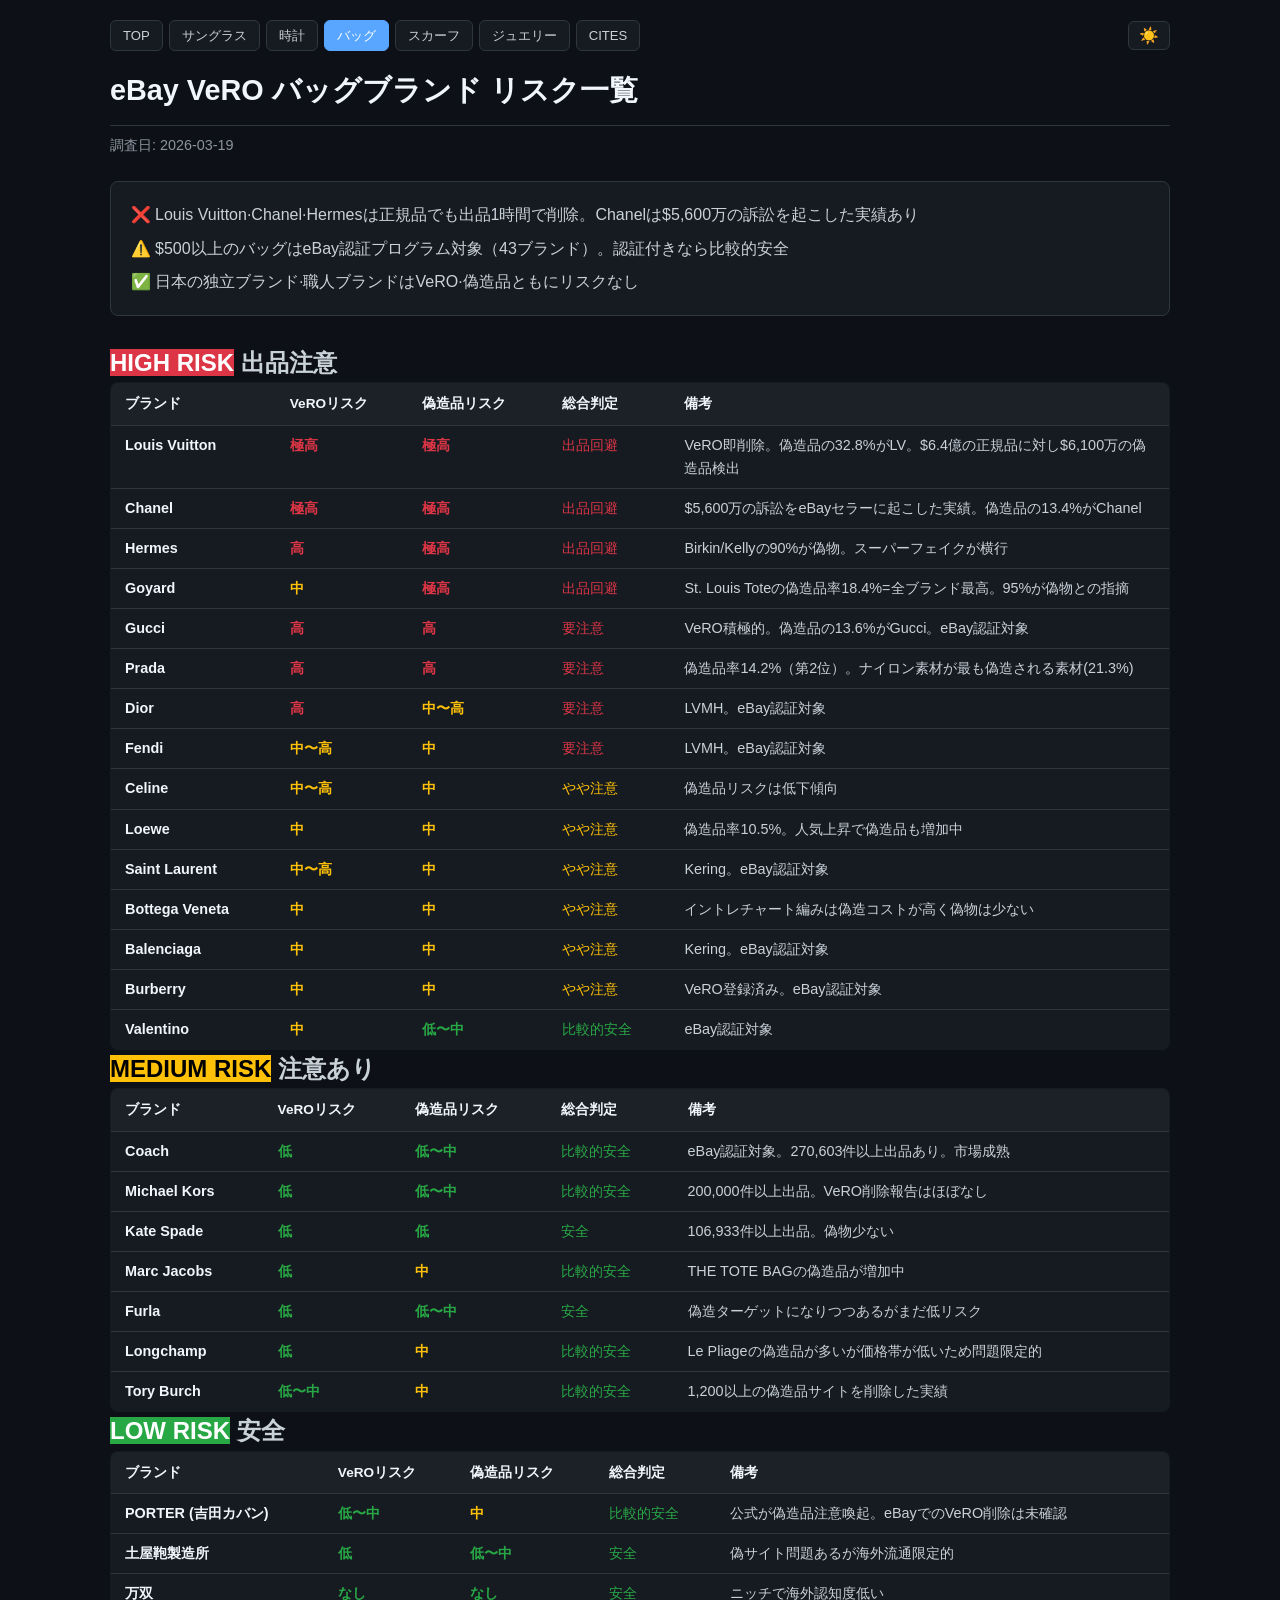
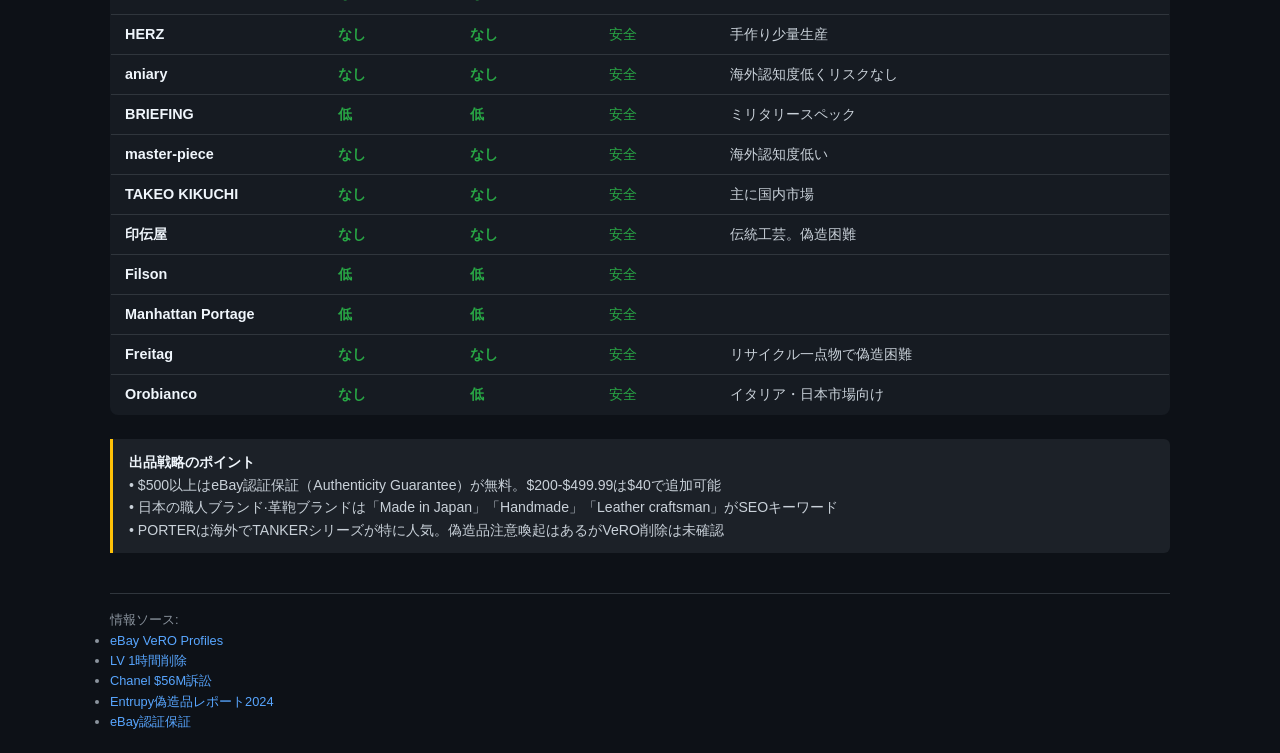
==== bags.html @ c38a733c "feat: CITES（ワシントン条約）規制ガイドページを追加 eBay真贋保証サービスからの公式通知に基づき、CITES規制対象素材の 出品禁止ガイドを独立タブとして追加。全ページのナビゲーションに" ====
<!DOCTYPE html>
<html lang="ja">
<head>
<meta charset="UTF-8">
<meta name="viewport" content="width=device-width, initial-scale=1.0">
<title>eBay VeRO バッグブランド リスク一覧</title>
<link rel="stylesheet" href="style.css">
<script src="theme.js"></script>
<style>
.risk-high { color: var(--red); font-weight: 700; }
.risk-mid  { color: var(--yellow); font-weight: 700; }
.risk-low  { color: var(--green); font-weight: 700; }
td.notes-col { max-width: 400px; }
</style>
</head>
<body>

<div class="topbar">
  <nav>
    <a href="index.html">TOP</a>
    <a href="sunglasses.html">サングラス</a>
    <a href="watches.html">時計</a>
    <a href="bags.html" class="active">バッグ</a>
    <a href="scarves.html">スカーフ</a>
    <a href="jewelry.html">ジュエリー</a>
    <a href="cites.html">CITES</a>
  </nav>
  <button class="theme-toggle" id="themeToggle"></button>
</div>

<h1>eBay VeRO バッグブランド リスク一覧</h1>
<p class="subtitle">調査日: 2026-03-19</p>

<div class="summary-box">
  <ul>
    <li class="danger">Louis Vuitton&middot;Chanel&middot;Hermesは正規品でも出品1時間で削除。Chanelは$5,600万の訴訟を起こした実績あり</li>
    <li class="warn">$500以上のバッグはeBay認証プログラム対象（43ブランド）。認証付きなら比較的安全</li>
    <li class="safe">日本の独立ブランド&middot;職人ブランドはVeRO&middot;偽造品ともにリスクなし</li>
  </ul>
</div>

<!-- 出品注意（赤） -->
<h2><span class="badge-high">HIGH RISK</span> 出品注意</h2>
<table>
  <thead>
    <tr><th>ブランド</th><th>VeROリスク</th><th>偽造品リスク</th><th>総合判定</th><th>備考</th></tr>
  </thead>
  <tbody>
    <tr>
      <td class="brand-name">Louis Vuitton</td>
      <td class="risk-high">極高</td>
      <td class="risk-high">極高</td>
      <td style="color:var(--red)">出品回避</td>
      <td class="notes-col">VeRO即削除。偽造品の32.8%がLV。$6.4億の正規品に対し$6,100万の偽造品検出</td>
    </tr>
    <tr>
      <td class="brand-name">Chanel</td>
      <td class="risk-high">極高</td>
      <td class="risk-high">極高</td>
      <td style="color:var(--red)">出品回避</td>
      <td class="notes-col">$5,600万の訴訟をeBayセラーに起こした実績。偽造品の13.4%がChanel</td>
    </tr>
    <tr>
      <td class="brand-name">Hermes</td>
      <td class="risk-high">高</td>
      <td class="risk-high">極高</td>
      <td style="color:var(--red)">出品回避</td>
      <td class="notes-col">Birkin/Kellyの90%が偽物。スーパーフェイクが横行</td>
    </tr>
    <tr>
      <td class="brand-name">Goyard</td>
      <td class="risk-mid">中</td>
      <td class="risk-high">極高</td>
      <td style="color:var(--red)">出品回避</td>
      <td class="notes-col">St. Louis Toteの偽造品率18.4%=全ブランド最高。95%が偽物との指摘</td>
    </tr>
    <tr>
      <td class="brand-name">Gucci</td>
      <td class="risk-high">高</td>
      <td class="risk-high">高</td>
      <td style="color:var(--red)">要注意</td>
      <td class="notes-col">VeRO積極的。偽造品の13.6%がGucci。eBay認証対象</td>
    </tr>
    <tr>
      <td class="brand-name">Prada</td>
      <td class="risk-high">高</td>
      <td class="risk-high">高</td>
      <td style="color:var(--red)">要注意</td>
      <td class="notes-col">偽造品率14.2%（第2位）。ナイロン素材が最も偽造される素材(21.3%)</td>
    </tr>
    <tr>
      <td class="brand-name">Dior</td>
      <td class="risk-high">高</td>
      <td class="risk-mid">中〜高</td>
      <td style="color:var(--red)">要注意</td>
      <td class="notes-col">LVMH。eBay認証対象</td>
    </tr>
    <tr>
      <td class="brand-name">Fendi</td>
      <td class="risk-mid">中〜高</td>
      <td class="risk-mid">中</td>
      <td style="color:var(--red)">要注意</td>
      <td class="notes-col">LVMH。eBay認証対象</td>
    </tr>
    <tr>
      <td class="brand-name">Celine</td>
      <td class="risk-mid">中〜高</td>
      <td class="risk-mid">中</td>
      <td style="color:var(--yellow)">やや注意</td>
      <td class="notes-col">偽造品リスクは低下傾向</td>
    </tr>
    <tr>
      <td class="brand-name">Loewe</td>
      <td class="risk-mid">中</td>
      <td class="risk-mid">中</td>
      <td style="color:var(--yellow)">やや注意</td>
      <td class="notes-col">偽造品率10.5%。人気上昇で偽造品も増加中</td>
    </tr>
    <tr>
      <td class="brand-name">Saint Laurent</td>
      <td class="risk-mid">中〜高</td>
      <td class="risk-mid">中</td>
      <td style="color:var(--yellow)">やや注意</td>
      <td class="notes-col">Kering。eBay認証対象</td>
    </tr>
    <tr>
      <td class="brand-name">Bottega Veneta</td>
      <td class="risk-mid">中</td>
      <td class="risk-mid">中</td>
      <td style="color:var(--yellow)">やや注意</td>
      <td class="notes-col">イントレチャート編みは偽造コストが高く偽物は少ない</td>
    </tr>
    <tr>
      <td class="brand-name">Balenciaga</td>
      <td class="risk-mid">中</td>
      <td class="risk-mid">中</td>
      <td style="color:var(--yellow)">やや注意</td>
      <td class="notes-col">Kering。eBay認証対象</td>
    </tr>
    <tr>
      <td class="brand-name">Burberry</td>
      <td class="risk-mid">中</td>
      <td class="risk-mid">中</td>
      <td style="color:var(--yellow)">やや注意</td>
      <td class="notes-col">VeRO登録済み。eBay認証対象</td>
    </tr>
    <tr>
      <td class="brand-name">Valentino</td>
      <td class="risk-mid">中</td>
      <td class="risk-low">低〜中</td>
      <td style="color:var(--green)">比較的安全</td>
      <td class="notes-col">eBay認証対象</td>
    </tr>
  </tbody>
</table>

<!-- 注意あり（黄） -->
<h2><span class="badge-mid">MEDIUM RISK</span> 注意あり</h2>
<table>
  <thead>
    <tr><th>ブランド</th><th>VeROリスク</th><th>偽造品リスク</th><th>総合判定</th><th>備考</th></tr>
  </thead>
  <tbody>
    <tr>
      <td class="brand-name">Coach</td>
      <td class="risk-low">低</td>
      <td class="risk-low">低〜中</td>
      <td style="color:var(--green)">比較的安全</td>
      <td class="notes-col">eBay認証対象。270,603件以上出品あり。市場成熟</td>
    </tr>
    <tr>
      <td class="brand-name">Michael Kors</td>
      <td class="risk-low">低</td>
      <td class="risk-low">低〜中</td>
      <td style="color:var(--green)">比較的安全</td>
      <td class="notes-col">200,000件以上出品。VeRO削除報告はほぼなし</td>
    </tr>
    <tr>
      <td class="brand-name">Kate Spade</td>
      <td class="risk-low">低</td>
      <td class="risk-low">低</td>
      <td style="color:var(--green)">安全</td>
      <td class="notes-col">106,933件以上出品。偽物少ない</td>
    </tr>
    <tr>
      <td class="brand-name">Marc Jacobs</td>
      <td class="risk-low">低</td>
      <td class="risk-mid">中</td>
      <td style="color:var(--green)">比較的安全</td>
      <td class="notes-col">THE TOTE BAGの偽造品が増加中</td>
    </tr>
    <tr>
      <td class="brand-name">Furla</td>
      <td class="risk-low">低</td>
      <td class="risk-low">低〜中</td>
      <td style="color:var(--green)">安全</td>
      <td class="notes-col">偽造ターゲットになりつつあるがまだ低リスク</td>
    </tr>
    <tr>
      <td class="brand-name">Longchamp</td>
      <td class="risk-low">低</td>
      <td class="risk-mid">中</td>
      <td style="color:var(--green)">比較的安全</td>
      <td class="notes-col">Le Pliageの偽造品が多いが価格帯が低いため問題限定的</td>
    </tr>
    <tr>
      <td class="brand-name">Tory Burch</td>
      <td class="risk-low">低〜中</td>
      <td class="risk-mid">中</td>
      <td style="color:var(--green)">比較的安全</td>
      <td class="notes-col">1,200以上の偽造品サイトを削除した実績</td>
    </tr>
  </tbody>
</table>

<!-- 安全（緑） -->
<h2><span class="badge-low">LOW RISK</span> 安全</h2>
<table>
  <thead>
    <tr><th>ブランド</th><th>VeROリスク</th><th>偽造品リスク</th><th>総合判定</th><th>備考</th></tr>
  </thead>
  <tbody>
    <tr>
      <td class="brand-name"><span class="flag-jp">PORTER (吉田カバン)</span></td>
      <td class="risk-low">低〜中</td>
      <td class="risk-mid">中</td>
      <td style="color:var(--green)">比較的安全</td>
      <td class="notes-col">公式が偽造品注意喚起。eBayでのVeRO削除は未確認</td>
    </tr>
    <tr>
      <td class="brand-name"><span class="flag-jp">土屋鞄製造所</span></td>
      <td class="risk-low">低</td>
      <td class="risk-low">低〜中</td>
      <td style="color:var(--green)">安全</td>
      <td class="notes-col">偽サイト問題あるが海外流通限定的</td>
    </tr>
    <tr>
      <td class="brand-name"><span class="flag-jp">万双</span></td>
      <td class="risk-low">なし</td>
      <td class="risk-low">なし</td>
      <td style="color:var(--green)">安全</td>
      <td class="notes-col">ニッチで海外認知度低い</td>
    </tr>
    <tr>
      <td class="brand-name"><span class="flag-jp">HERZ</span></td>
      <td class="risk-low">なし</td>
      <td class="risk-low">なし</td>
      <td style="color:var(--green)">安全</td>
      <td class="notes-col">手作り少量生産</td>
    </tr>
    <tr>
      <td class="brand-name"><span class="flag-jp">aniary</span></td>
      <td class="risk-low">なし</td>
      <td class="risk-low">なし</td>
      <td style="color:var(--green)">安全</td>
      <td class="notes-col">海外認知度低くリスクなし</td>
    </tr>
    <tr>
      <td class="brand-name"><span class="flag-jp">BRIEFING</span></td>
      <td class="risk-low">低</td>
      <td class="risk-low">低</td>
      <td style="color:var(--green)">安全</td>
      <td class="notes-col">ミリタリースペック</td>
    </tr>
    <tr>
      <td class="brand-name"><span class="flag-jp">master-piece</span></td>
      <td class="risk-low">なし</td>
      <td class="risk-low">なし</td>
      <td style="color:var(--green)">安全</td>
      <td class="notes-col">海外認知度低い</td>
    </tr>
    <tr>
      <td class="brand-name"><span class="flag-jp">TAKEO KIKUCHI</span></td>
      <td class="risk-low">なし</td>
      <td class="risk-low">なし</td>
      <td style="color:var(--green)">安全</td>
      <td class="notes-col">主に国内市場</td>
    </tr>
    <tr>
      <td class="brand-name"><span class="flag-jp">印伝屋</span></td>
      <td class="risk-low">なし</td>
      <td class="risk-low">なし</td>
      <td style="color:var(--green)">安全</td>
      <td class="notes-col">伝統工芸。偽造困難</td>
    </tr>
    <tr>
      <td class="brand-name"><span class="flag-us">Filson</span></td>
      <td class="risk-low">低</td>
      <td class="risk-low">低</td>
      <td style="color:var(--green)">安全</td>
      <td class="notes-col"></td>
    </tr>
    <tr>
      <td class="brand-name"><span class="flag-us">Manhattan Portage</span></td>
      <td class="risk-low">低</td>
      <td class="risk-low">低</td>
      <td style="color:var(--green)">安全</td>
      <td class="notes-col"></td>
    </tr>
    <tr>
      <td class="brand-name">Freitag</td>
      <td class="risk-low">なし</td>
      <td class="risk-low">なし</td>
      <td style="color:var(--green)">安全</td>
      <td class="notes-col">リサイクル一点物で偽造困難</td>
    </tr>
    <tr>
      <td class="brand-name">Orobianco</td>
      <td class="risk-low">なし</td>
      <td class="risk-low">低</td>
      <td style="color:var(--green)">安全</td>
      <td class="notes-col">イタリア・日本市場向け</td>
    </tr>
  </tbody>
</table>

<div class="note">
  <strong>出品戦略のポイント</strong><br>
  &bull; $500以上はeBay認証保証（Authenticity Guarantee）が無料。$200-$499.99は$40で追加可能<br>
  &bull; 日本の職人ブランド&middot;革鞄ブランドは「Made in Japan」「Handmade」「Leather craftsman」がSEOキーワード<br>
  &bull; PORTERは海外でTANKERシリーズが特に人気。偽造品注意喚起はあるがVeRO削除は未確認
</div>

<footer>
  <p>情報ソース:</p>
  <ul>
    <li><a href="https://www.ebay.com/sellercenter/ebay-for-business/verified-rights-owner-program">eBay VeRO Profiles</a></li>
    <li><a href="https://community.ebay.com/t5/Handbags/Authentic-Louis-Vuitton-Handbags-listing-removed-1-hour-after/td-p/32504126">LV 1時間削除</a></li>
    <li><a href="https://eseller365.com/chanel-files-56-million-trademark-suit-ebay-seller/">Chanel $56M訴訟</a></li>
    <li><a href="https://www.entrupy.com/report/state-of-the-fake-report-2024/">Entrupy偽造品レポート2024</a></li>
    <li><a href="https://www.ebay.com/authenticity-guarantee/handbags">eBay認証保証</a></li>
  </ul>
</footer>

</body>
</html>
---- style.css ----
:root {
  --red: #dc3545;
  --yellow: #ffc107;
  --green: #28a745;
  --bg: #0d1117;
  --card: #161b22;
  --card-hover: #1c2128;
  --border: #30363d;
  --text: #c9d1d9;
  --heading: #f0f6fc;
  --muted: #8b949e;
  --link: #58a6ff;
  --th-bg: #1c2128;
}
[data-theme="light"] {
  --bg: #ffffff;
  --card: #f6f8fa;
  --card-hover: #eef1f5;
  --border: #d0d7de;
  --text: #1f2328;
  --heading: #1f2328;
  --muted: #656d76;
  --link: #0969da;
  --th-bg: #eef1f5;
}
* { margin: 0; padding: 0; box-sizing: border-box; }
body {
  font-family: -apple-system, BlinkMacSystemFont, 'Segoe UI', Helvetica, Arial, sans-serif;
  background: var(--bg);
  color: var(--text);
  line-height: 1.6;
  padding: 20px;
  max-width: 1100px;
  margin: 0 auto;
  transition: background 0.3s, color 0.3s;
}
/* --- Top bar --- */
.topbar {
  display: flex;
  justify-content: space-between;
  align-items: center;
  margin-bottom: 16px;
}
.topbar nav { display: flex; gap: 6px; flex-wrap: wrap; }
.topbar nav a {
  display: inline-block;
  padding: 4px 12px;
  border-radius: 6px;
  font-size: 0.82em;
  text-decoration: none;
  color: var(--text);
  background: var(--card);
  border: 1px solid var(--border);
  transition: background 0.2s;
}
.topbar nav a:hover, .topbar nav a.active {
  background: var(--link);
  color: #fff;
  border-color: var(--link);
}
.theme-toggle {
  background: var(--card);
  border: 1px solid var(--border);
  color: var(--text);
  padding: 4px 10px;
  border-radius: 6px;
  cursor: pointer;
  font-size: 1em;
  transition: background 0.2s;
}
.theme-toggle:hover { background: var(--card-hover); }

/* --- Headings --- */
h1 {
  color: var(--heading);
  font-size: 1.8em;
  margin-bottom: 8px;
  border-bottom: 1px solid var(--border);
  padding-bottom: 12px;
}
.subtitle {
  color: var(--muted);
  font-size: 0.9em;
  margin-bottom: 24px;
}

/* --- Summary box --- */
.summary-box {
  background: var(--card);
  border: 1px solid var(--border);
  border-radius: 8px;
  padding: 16px 20px;
  margin-bottom: 28px;
}
.summary-box h2 {
  color: var(--heading);
  font-size: 1.1em;
  margin-bottom: 10px;
}
.summary-box ul { list-style: none; padding: 0; }
.summary-box li { padding: 4px 0 4px 24px; position: relative; }
.summary-box li::before { position: absolute; left: 0; }
.summary-box li.safe::before   { content: "\2705"; }
.summary-box li.warn::before   { content: "\26A0\FE0F"; }
.summary-box li.danger::before { content: "\274C"; }

/* --- Section --- */
.section { margin-bottom: 32px; }
.section-header {
  display: flex;
  align-items: center;
  gap: 10px;
  margin-bottom: 12px;
}
.section-header h2 { color: var(--heading); font-size: 1.2em; }
.badge {
  display: inline-block;
  padding: 2px 10px;
  border-radius: 12px;
  font-size: 0.75em;
  font-weight: 600;
  text-transform: uppercase;
}
.badge-high { background: var(--red); color: #fff; }
.badge-mid  { background: var(--yellow); color: #000; }
.badge-low  { background: var(--green); color: #fff; }

/* --- Table --- */
table {
  width: 100%;
  border-collapse: collapse;
  background: var(--card);
  border: 1px solid var(--border);
  border-radius: 8px;
  overflow: hidden;
}
thead th {
  background: var(--th-bg);
  color: var(--heading);
  font-size: 0.85em;
  text-align: left;
  padding: 10px 14px;
  border-bottom: 1px solid var(--border);
}
tbody td {
  padding: 8px 14px;
  border-bottom: 1px solid var(--border);
  font-size: 0.9em;
  vertical-align: top;
}
tbody tr:last-child td { border-bottom: none; }
tbody tr:hover { background: var(--card-hover); }
.brand-name { font-weight: 600; color: var(--heading); white-space: nowrap; }
.group-tag {
  display: inline-block;
  padding: 1px 6px;
  border-radius: 4px;
  font-size: 0.78em;
  background: var(--border);
  color: var(--muted);
  white-space: nowrap;
}

/* --- Note --- */
.note {
  background: var(--card-hover);
  border-left: 3px solid var(--yellow);
  padding: 12px 16px;
  margin-top: 24px;
  border-radius: 0 6px 6px 0;
  font-size: 0.88em;
}
.note strong { color: var(--heading); }

/* --- Footer --- */
footer {
  margin-top: 40px;
  padding-top: 16px;
  border-top: 1px solid var(--border);
  color: var(--muted);
  font-size: 0.8em;
}
footer a { color: var(--link); text-decoration: none; }
footer a:hover { text-decoration: underline; }

/* --- Index cards --- */
.card-grid {
  display: grid;
  grid-template-columns: repeat(auto-fill, minmax(240px, 1fr));
  gap: 16px;
  margin: 24px 0;
}
.card-link {
  display: block;
  text-decoration: none;
  color: var(--text);
  background: var(--card);
  border: 1px solid var(--border);
  border-radius: 10px;
  padding: 20px;
  transition: transform 0.15s, box-shadow 0.15s;
}
.card-link:hover {
  transform: translateY(-3px);
  box-shadow: 0 4px 16px rgba(0,0,0,0.3);
}
.card-link .card-icon { font-size: 2em; margin-bottom: 8px; }
.card-link .card-title { font-size: 1.1em; font-weight: 600; color: var(--heading); }
.card-link .card-desc { font-size: 0.85em; color: var(--muted); margin-top: 4px; }

@media (max-width: 700px) {
  body { padding: 12px; }
  h1 { font-size: 1.3em; }
  table { font-size: 0.85em; }
  thead th, tbody td { padding: 6px 8px; }
  .topbar { flex-direction: column; gap: 10px; align-items: flex-start; }
}
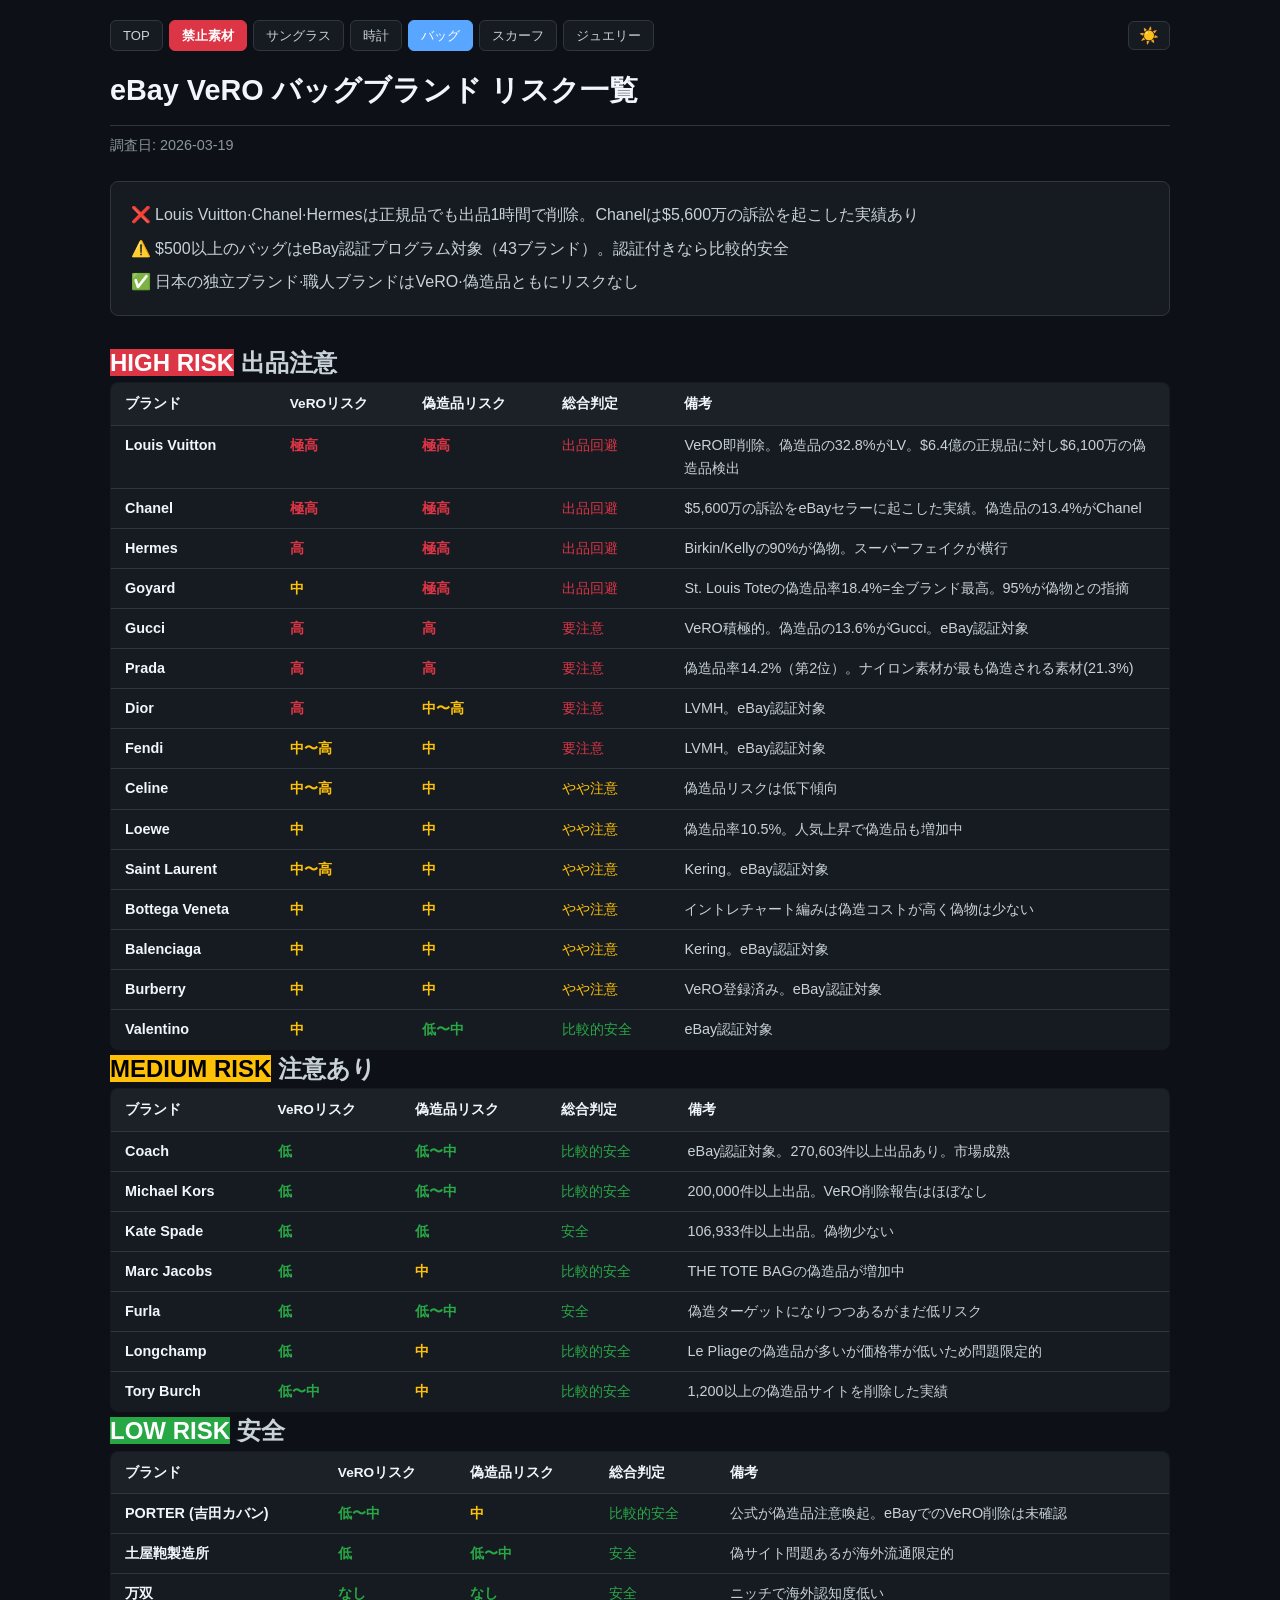
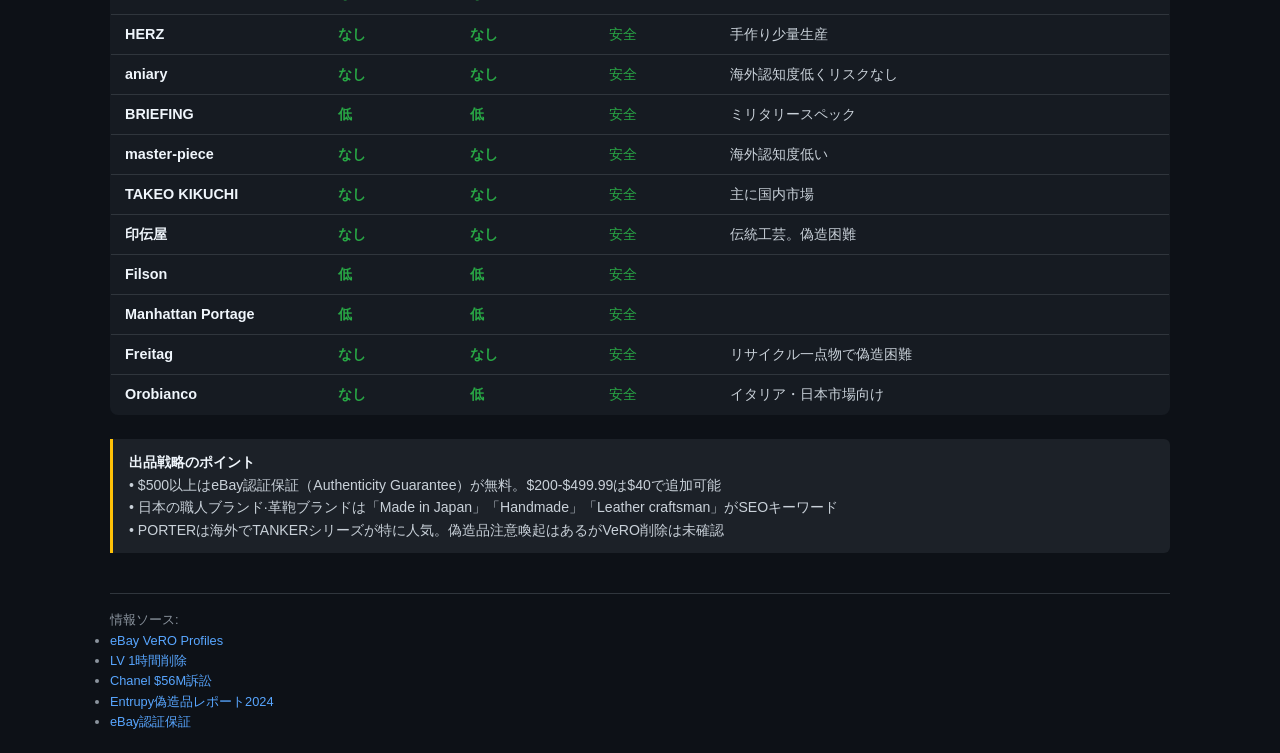
==== commit 1547cf61: "feat: CITESタブを「禁止素材」に改名、TOPの次に配置、赤点滅アニメーション追加 わかりやすい表現に変更し、目立つ位置・見た目で注意を促す" ====
--- a/bags.html
+++ b/bags.html
@@ -18,12 +18,12 @@
 <div class="topbar">
   <nav>
     <a href="index.html">TOP</a>
+    <a href="cites.html" class="nav-cites">禁止素材</a>
     <a href="sunglasses.html">サングラス</a>
     <a href="watches.html">時計</a>
     <a href="bags.html" class="active">バッグ</a>
     <a href="scarves.html">スカーフ</a>
     <a href="jewelry.html">ジュエリー</a>
-    <a href="cites.html">CITES</a>
   </nav>
   <button class="theme-toggle" id="themeToggle"></button>
 </div>
--- a/style.css
+++ b/style.css
@@ -58,6 +58,22 @@
   color: #fff;
   border-color: var(--link);
 }
+.topbar nav a.nav-cites {
+  background: var(--red);
+  color: #fff;
+  border-color: var(--red);
+  font-weight: 700;
+  animation: cites-blink 1.5s ease-in-out infinite;
+}
+.topbar nav a.nav-cites:hover {
+  animation: none;
+  background: #a71d2a;
+  border-color: #a71d2a;
+}
+@keyframes cites-blink {
+  0%, 100% { opacity: 1; }
+  50% { opacity: 0.4; }
+}
 .theme-toggle {
   background: var(--card);
   border: 1px solid var(--border);
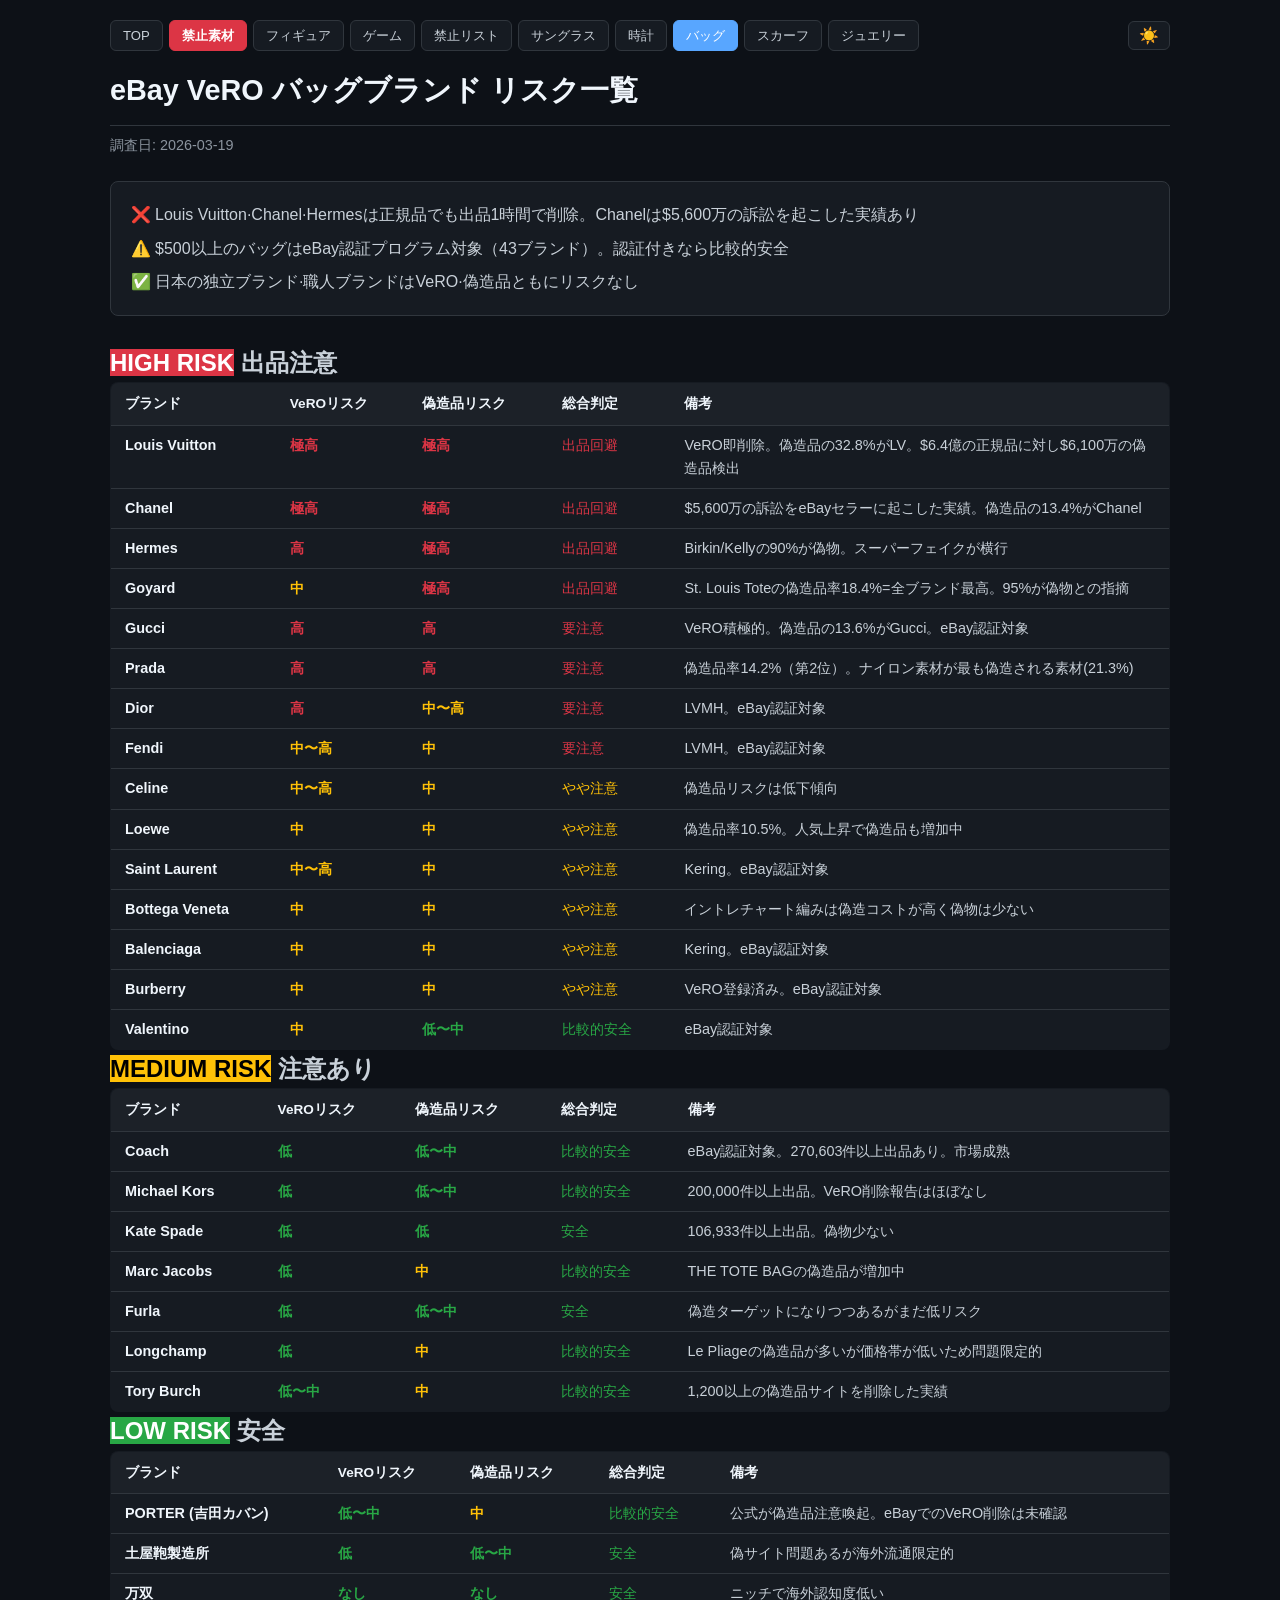
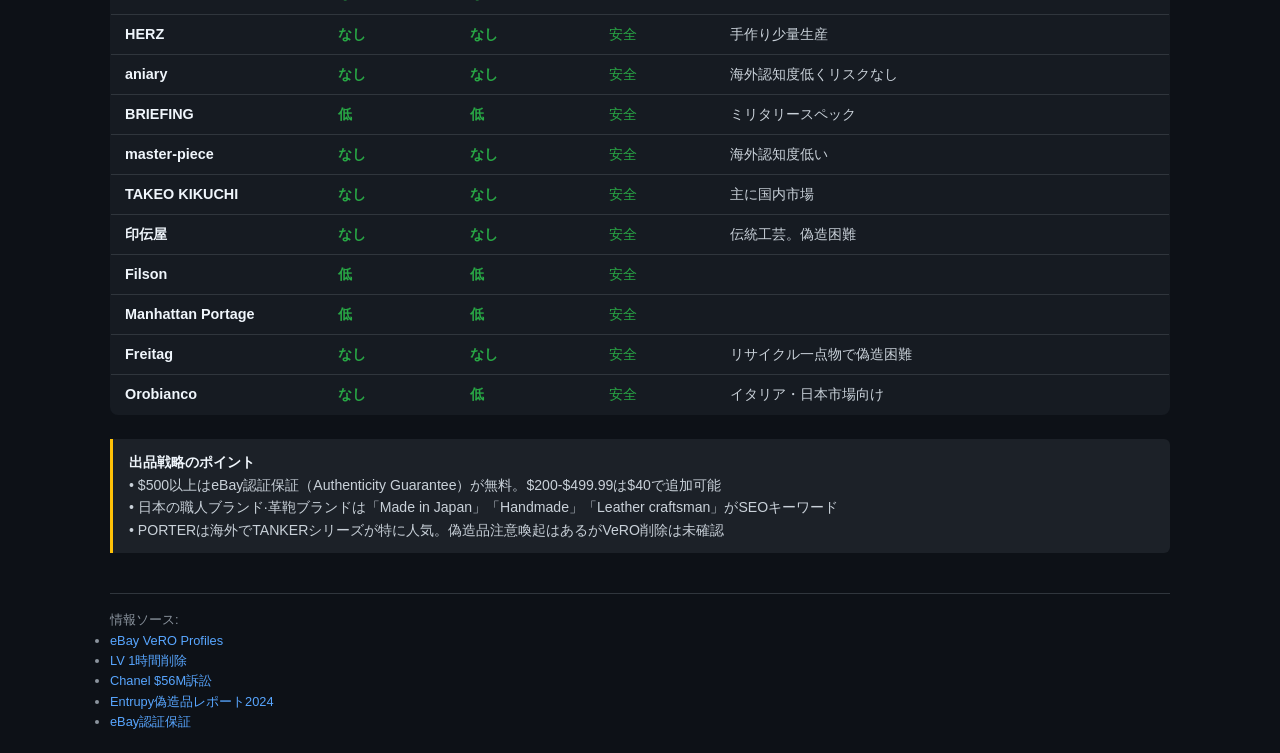
==== commit 24422ccd: "feat: フィギュア・ゲーム・禁止リストの3タブを追加 - フィギュア: パテントトロール訴訟の仕組み・対象キャラクター・対策 - ゲーム: 訴訟対象ゲームIP・VeRO・日本版販売の注意点 - 禁" ====
--- a/bags.html
+++ b/bags.html
@@ -19,6 +19,9 @@
   <nav>
     <a href="index.html">TOP</a>
     <a href="cites.html" class="nav-cites">禁止素材</a>
+    <a href="figures.html">フィギュア</a>
+    <a href="games.html">ゲーム</a>
+    <a href="prohibited.html">禁止リスト</a>
     <a href="sunglasses.html">サングラス</a>
     <a href="watches.html">時計</a>
     <a href="bags.html" class="active">バッグ</a>
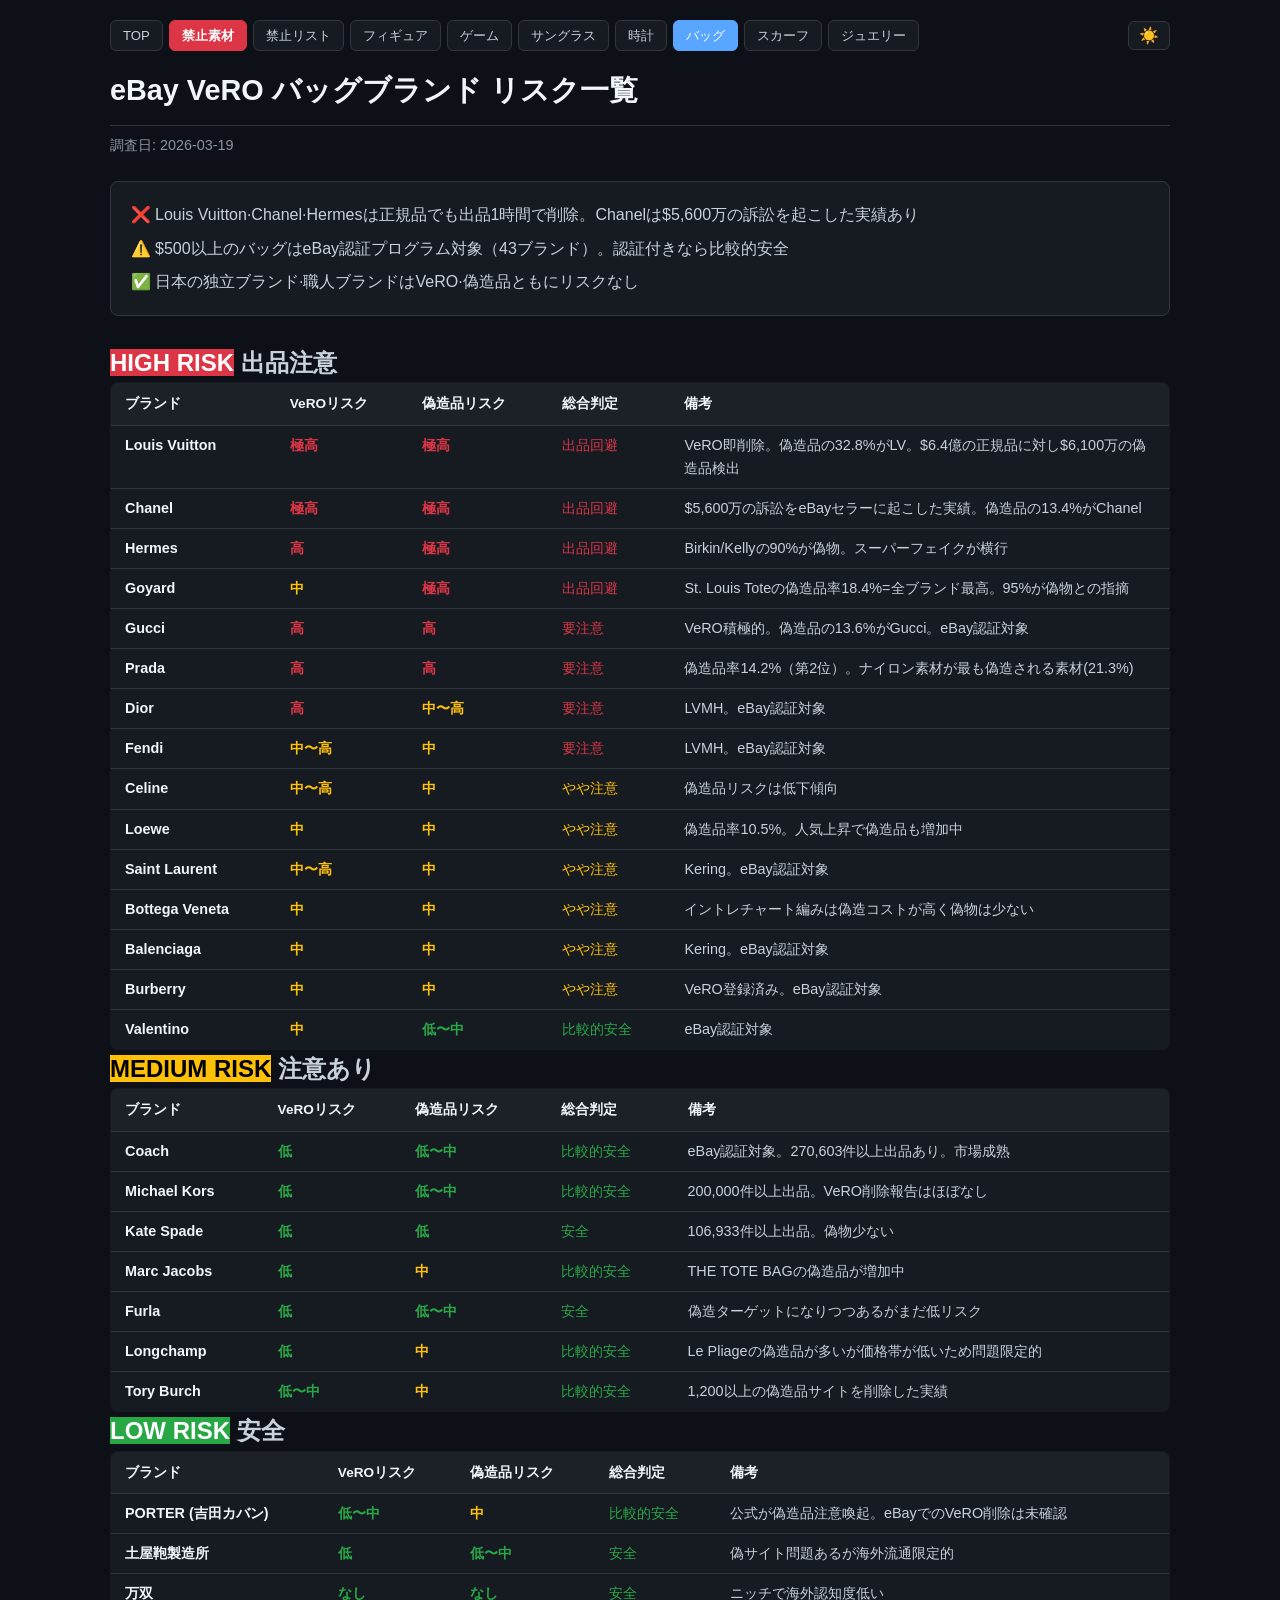
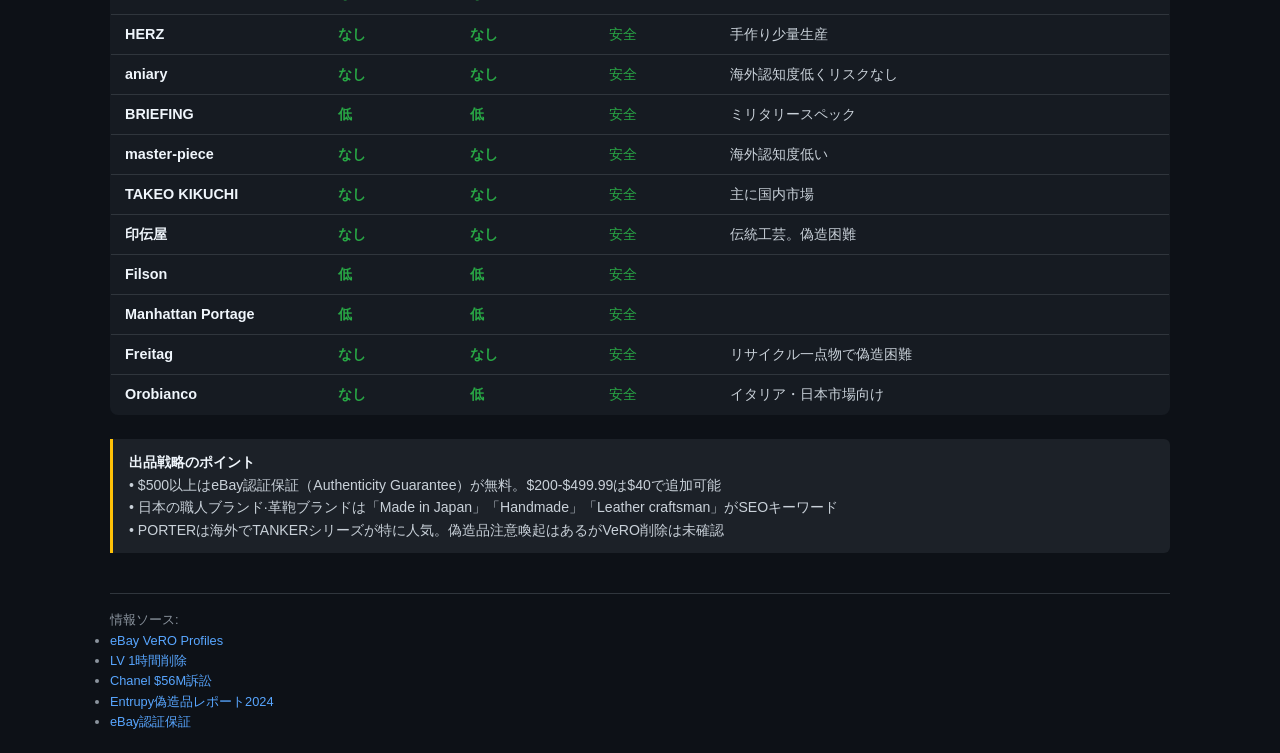
==== commit fb8fa931: "fix: ナビゲーション順序変更（禁止素材の次に禁止リストを配置）" ====
--- a/bags.html
+++ b/bags.html
@@ -19,9 +19,9 @@
   <nav>
     <a href="index.html">TOP</a>
     <a href="cites.html" class="nav-cites">禁止素材</a>
+    <a href="prohibited.html">禁止リスト</a>
     <a href="figures.html">フィギュア</a>
     <a href="games.html">ゲーム</a>
-    <a href="prohibited.html">禁止リスト</a>
     <a href="sunglasses.html">サングラス</a>
     <a href="watches.html">時計</a>
     <a href="bags.html" class="active">バッグ</a>
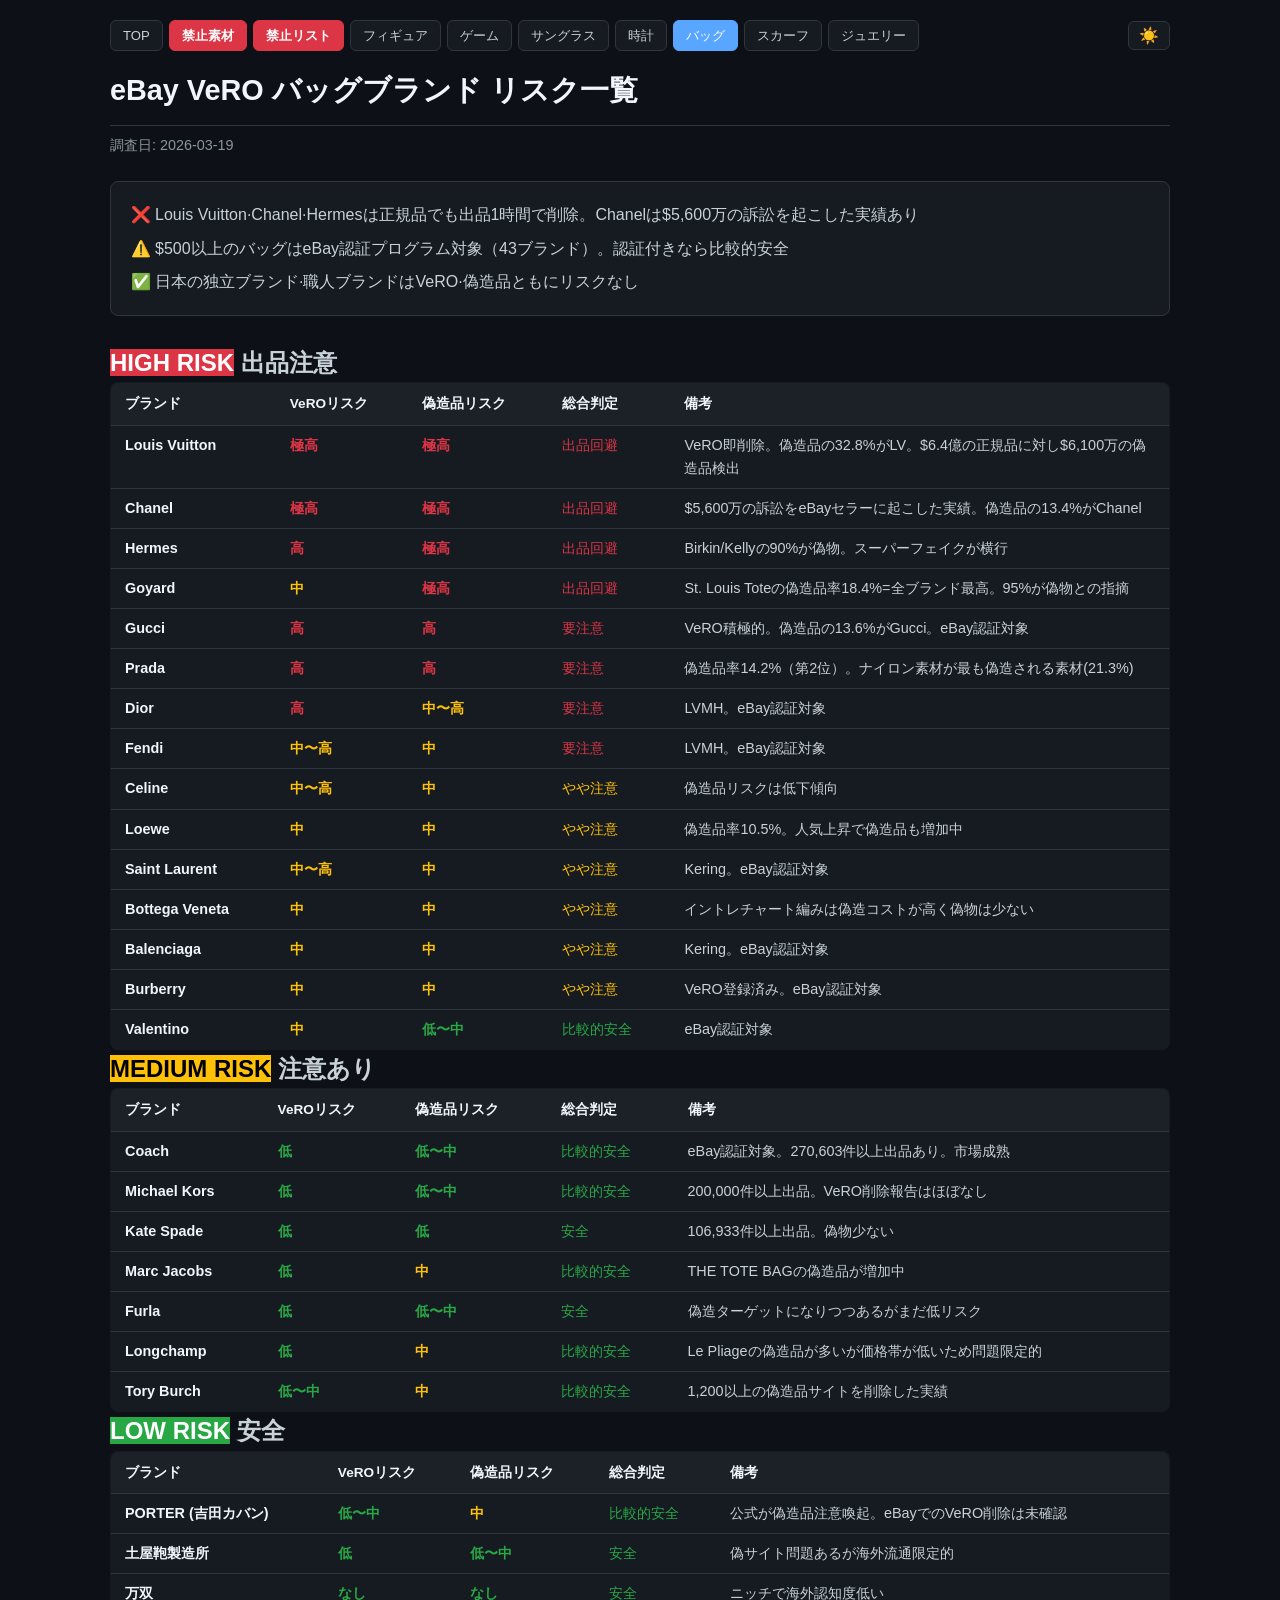
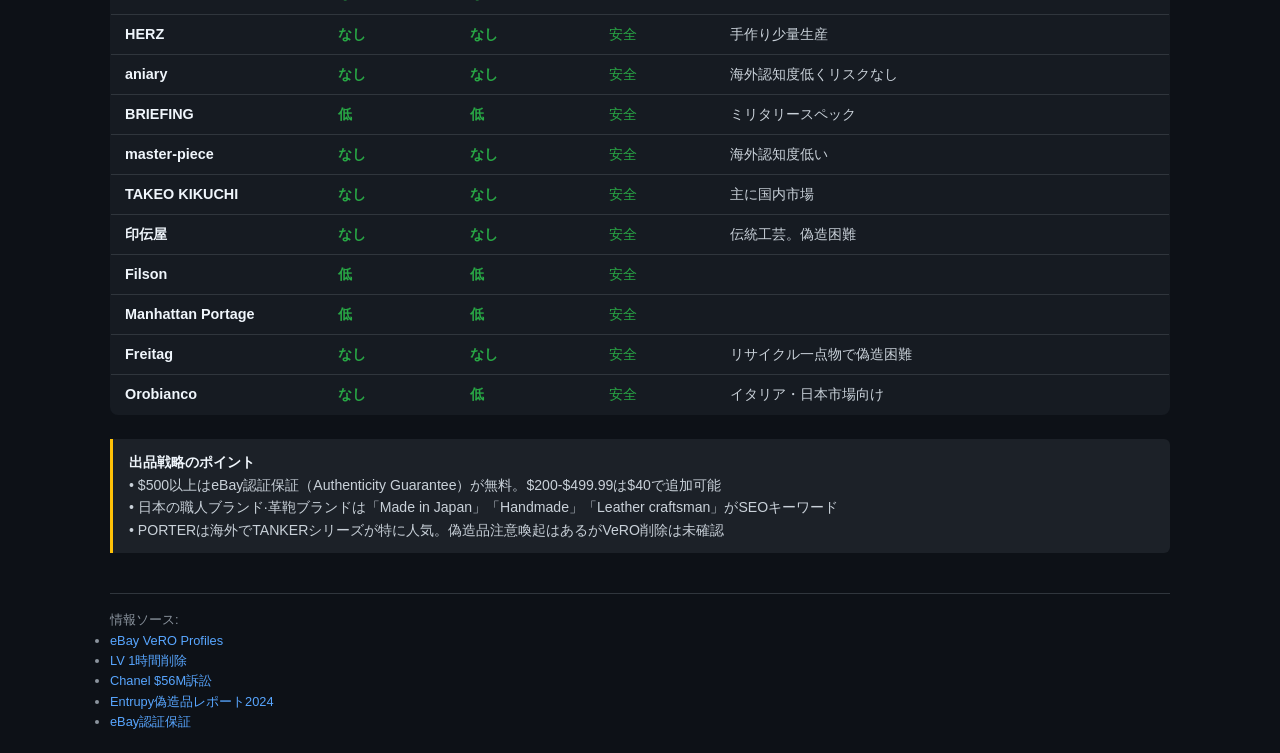
==== commit bf88f096: "feat: 禁止リストボタンにも赤点滅アニメーションを追加" ====
--- a/bags.html
+++ b/bags.html
@@ -19,7 +19,7 @@
   <nav>
     <a href="index.html">TOP</a>
     <a href="cites.html" class="nav-cites">禁止素材</a>
-    <a href="prohibited.html">禁止リスト</a>
+    <a href="prohibited.html" class="nav-prohibited">禁止リスト</a>
     <a href="figures.html">フィギュア</a>
     <a href="games.html">ゲーム</a>
     <a href="sunglasses.html">サングラス</a>
--- a/style.css
+++ b/style.css
@@ -70,6 +70,18 @@
   background: #a71d2a;
   border-color: #a71d2a;
 }
+.topbar nav a.nav-prohibited {
+  background: var(--red);
+  color: #fff;
+  border-color: var(--red);
+  font-weight: 700;
+  animation: cites-blink 1.5s ease-in-out infinite;
+}
+.topbar nav a.nav-prohibited:hover {
+  animation: none;
+  background: #a71d2a;
+  border-color: #a71d2a;
+}
 @keyframes cites-blink {
   0%, 100% { opacity: 1; }
   50% { opacity: 0.4; }
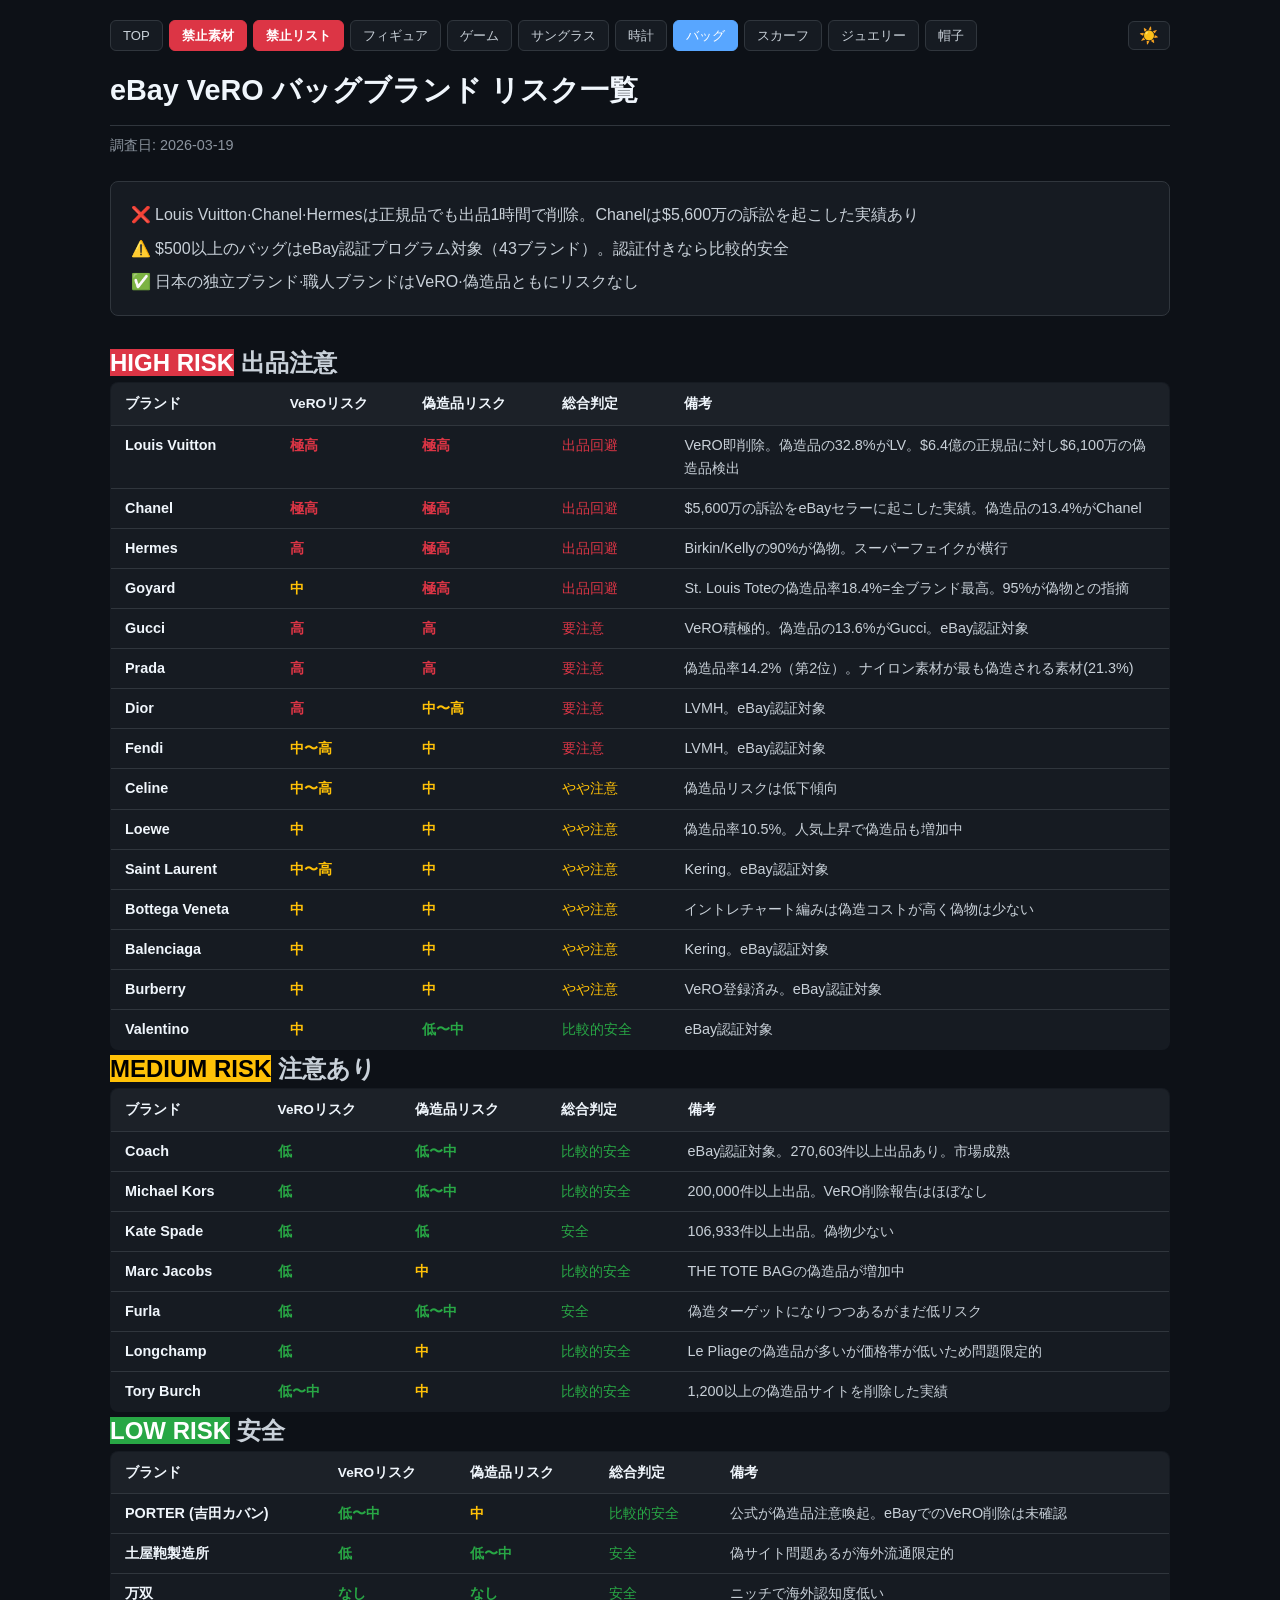
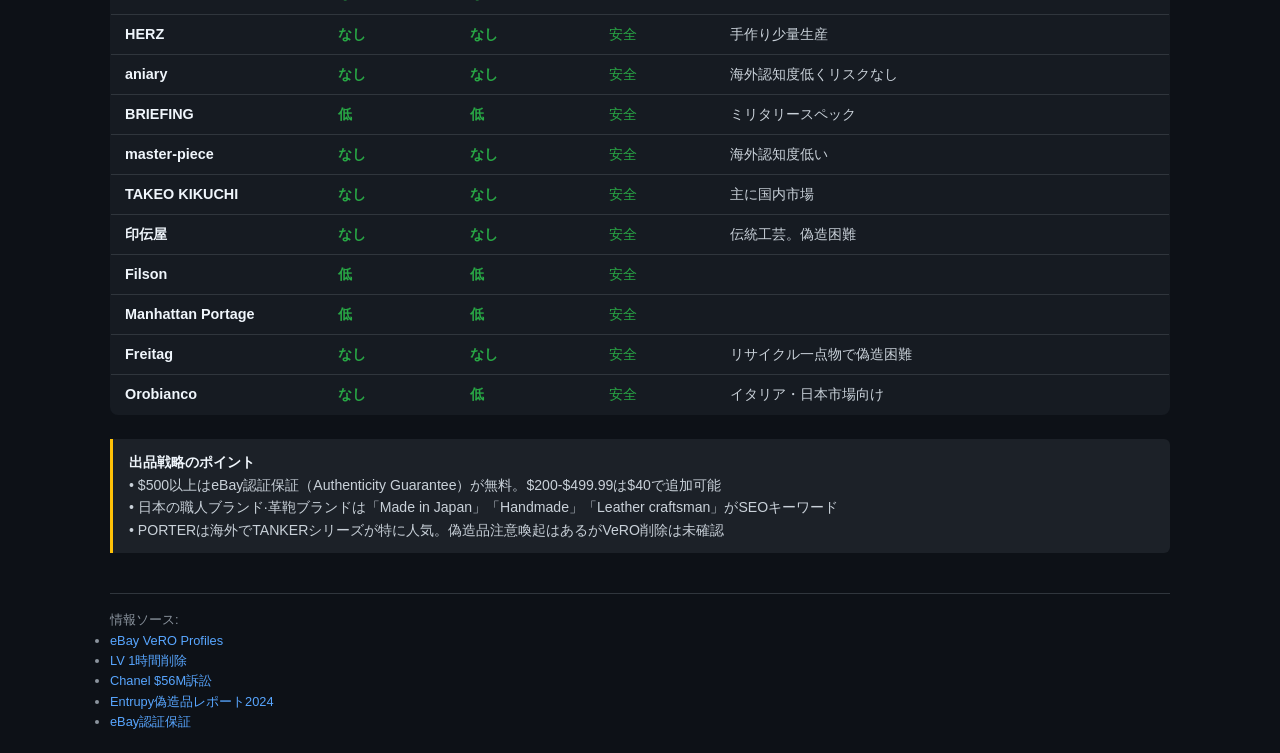
==== commit 5411d5f6: "feat: 帽子カテゴリを追加（VeROリスク評価・日本ブランド・ヴィンテージ） - hats.html新規作成: New Era/Nike/Supreme等の高リスク、日本ブランド・ヴィンテージの安" ====
--- a/bags.html
+++ b/bags.html
@@ -27,6 +27,7 @@
     <a href="bags.html" class="active">バッグ</a>
     <a href="scarves.html">スカーフ</a>
     <a href="jewelry.html">ジュエリー</a>
+    <a href="hats.html">帽子</a>
   </nav>
   <button class="theme-toggle" id="themeToggle"></button>
 </div>
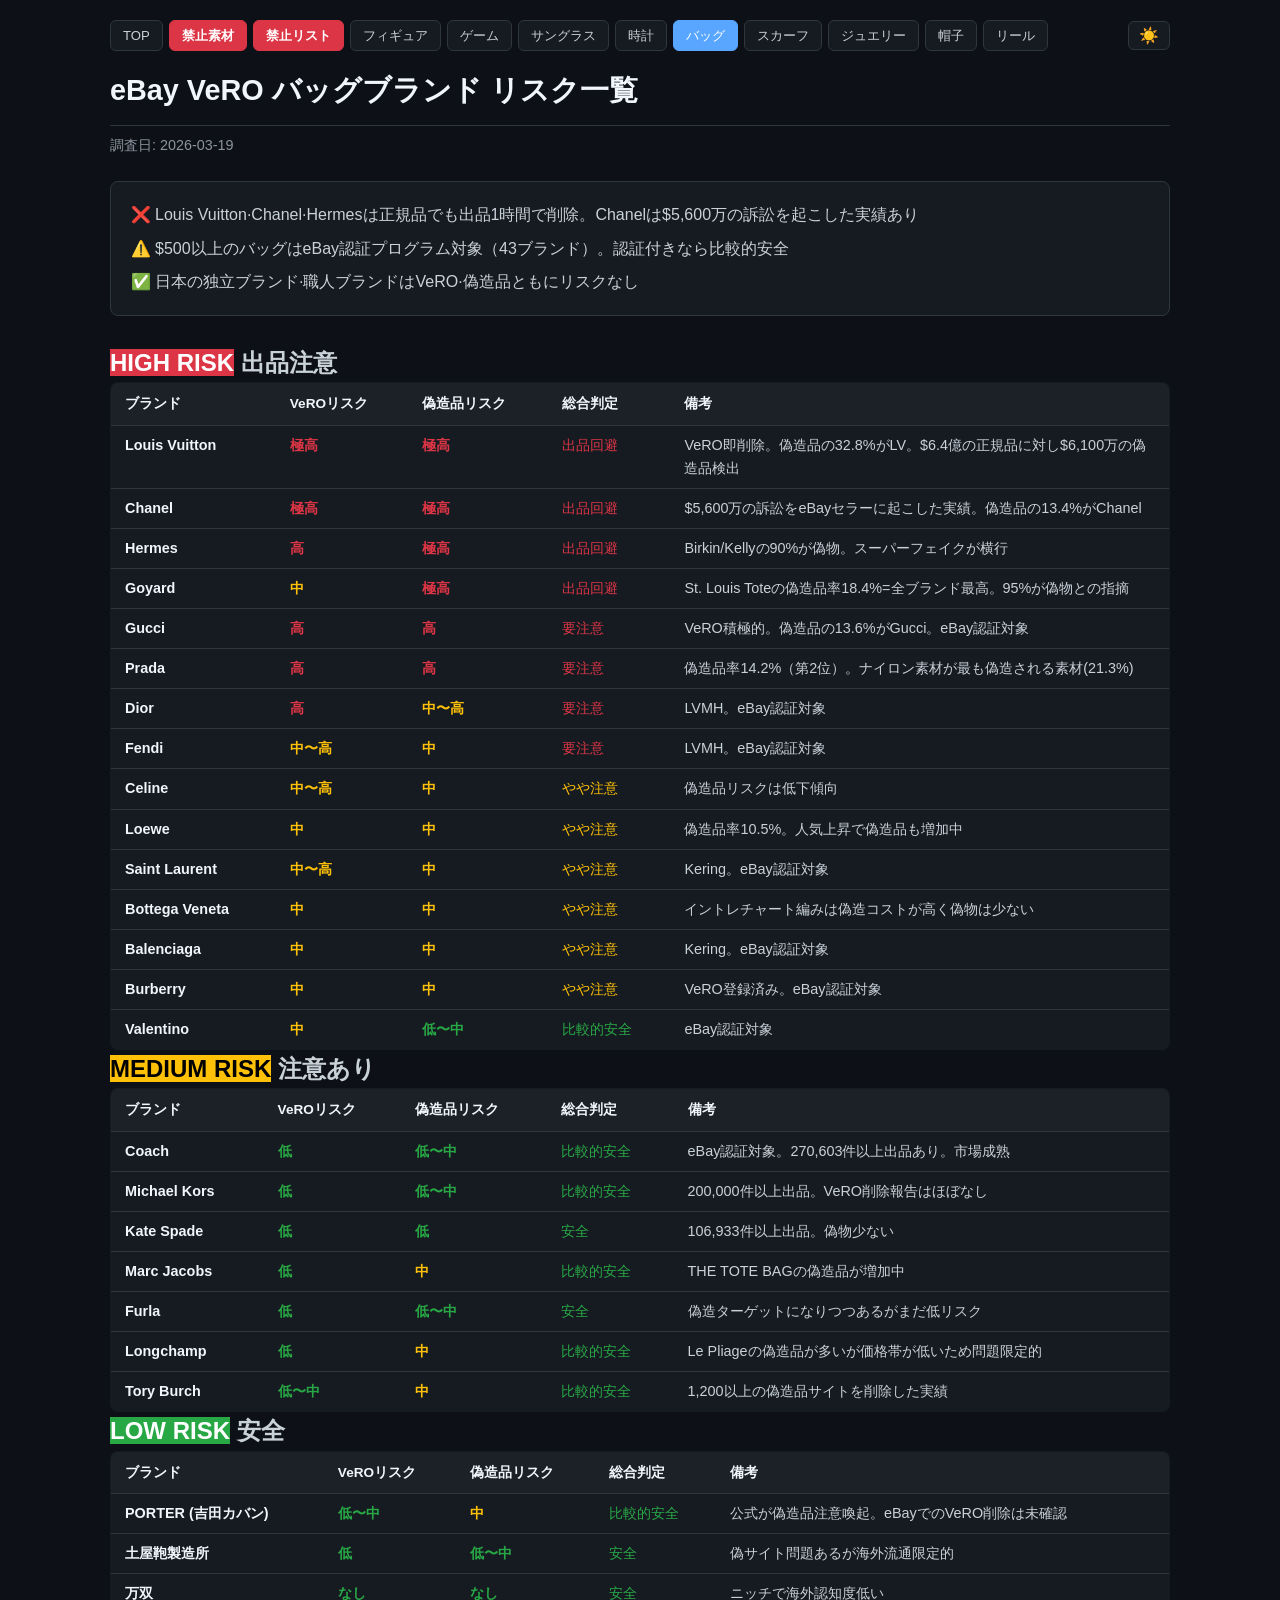
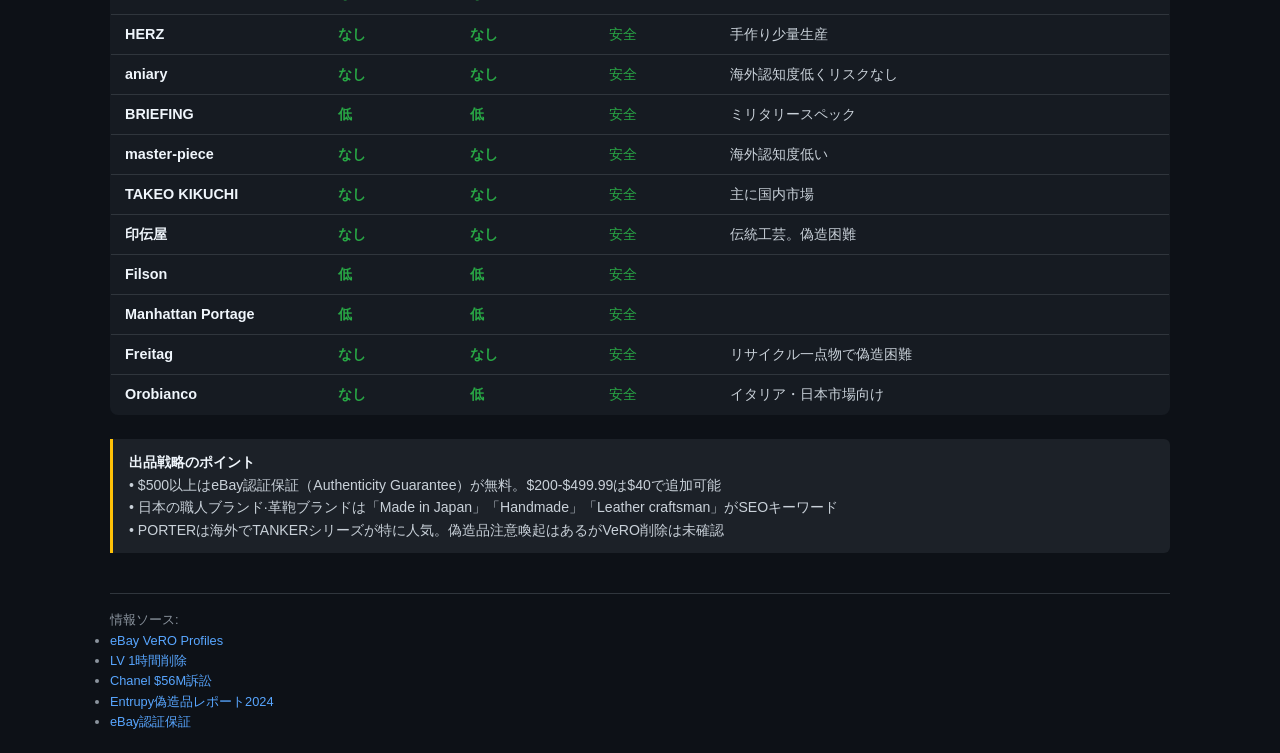
==== commit 86859648: "feat: 釣りリール ブランド・モデル辞書ページ追加 - reels.html新規作成（親ブランド49件、サブブランド35件） - 全ページのナビにリールリンク追加" ====
--- a/bags.html
+++ b/bags.html
@@ -28,6 +28,7 @@
     <a href="scarves.html">スカーフ</a>
     <a href="jewelry.html">ジュエリー</a>
     <a href="hats.html">帽子</a>
+    <a href="reels.html">リール</a>
   </nav>
   <button class="theme-toggle" id="themeToggle"></button>
 </div>
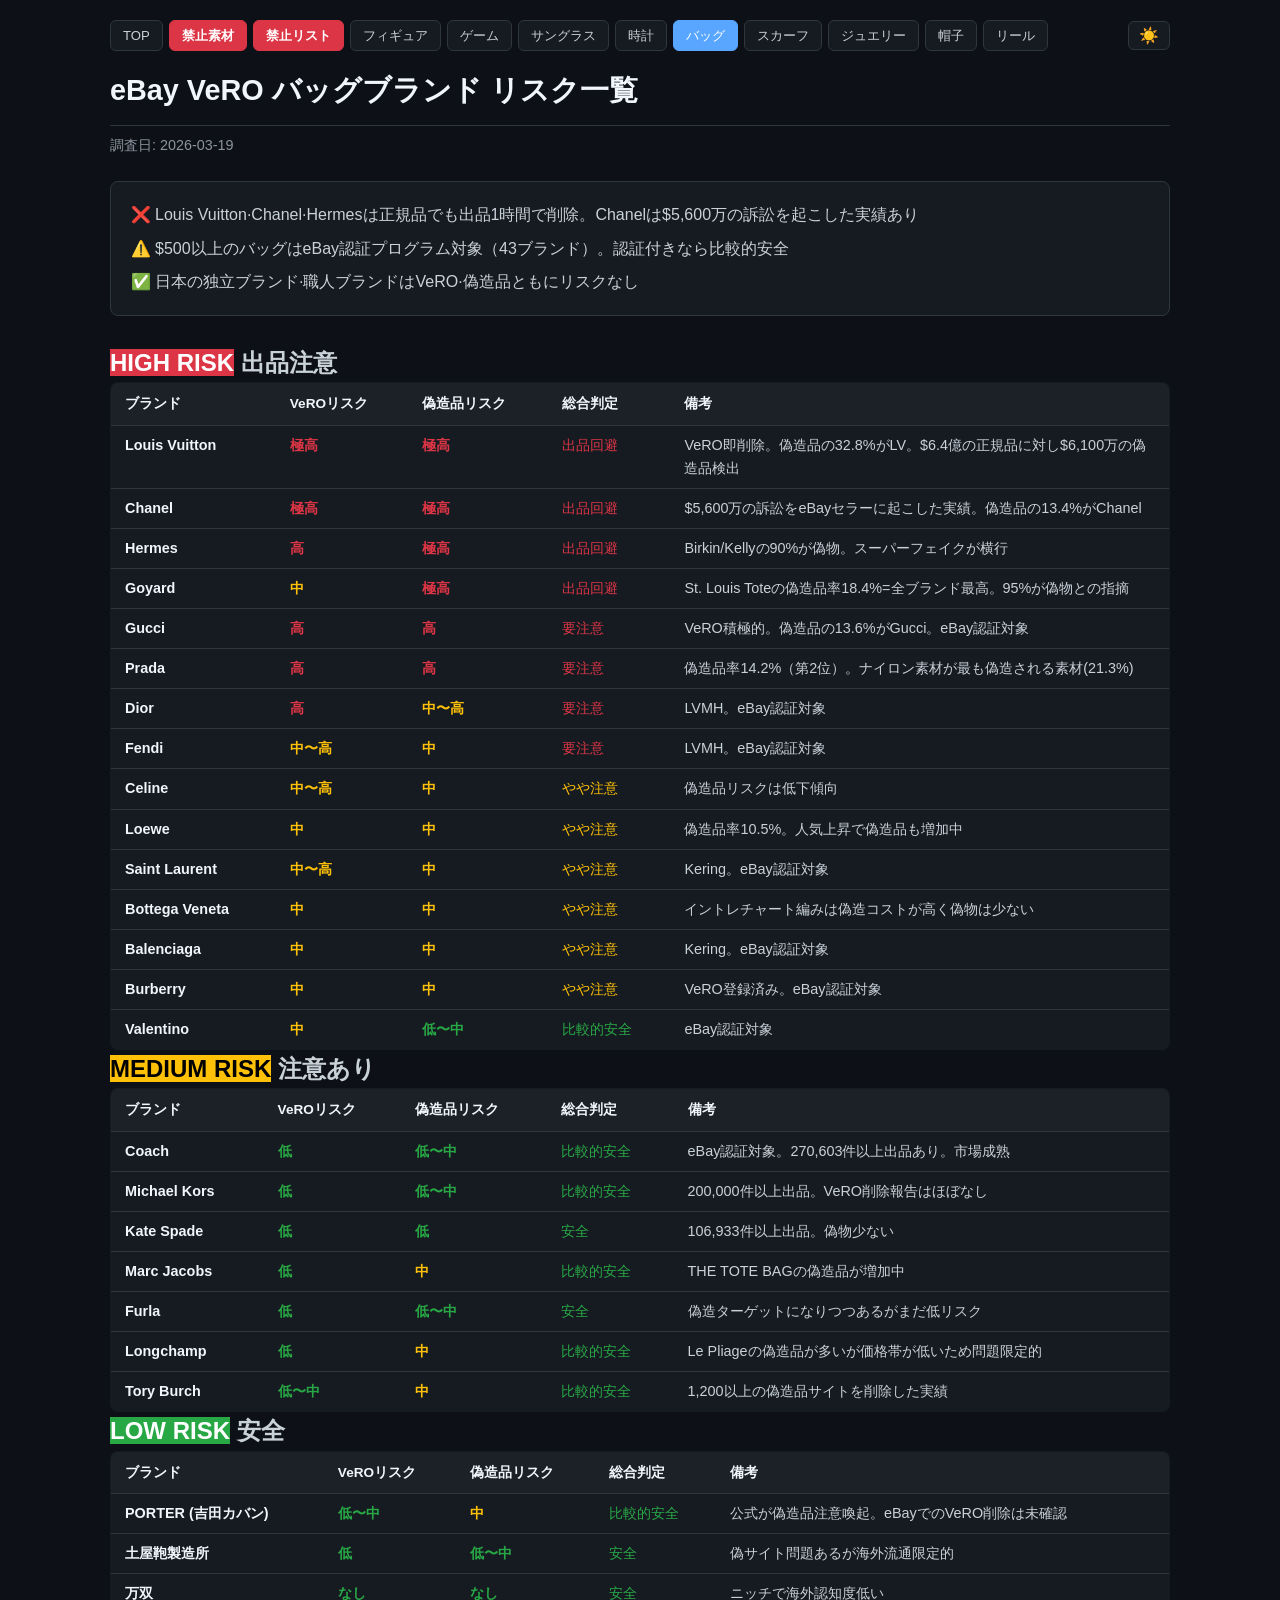
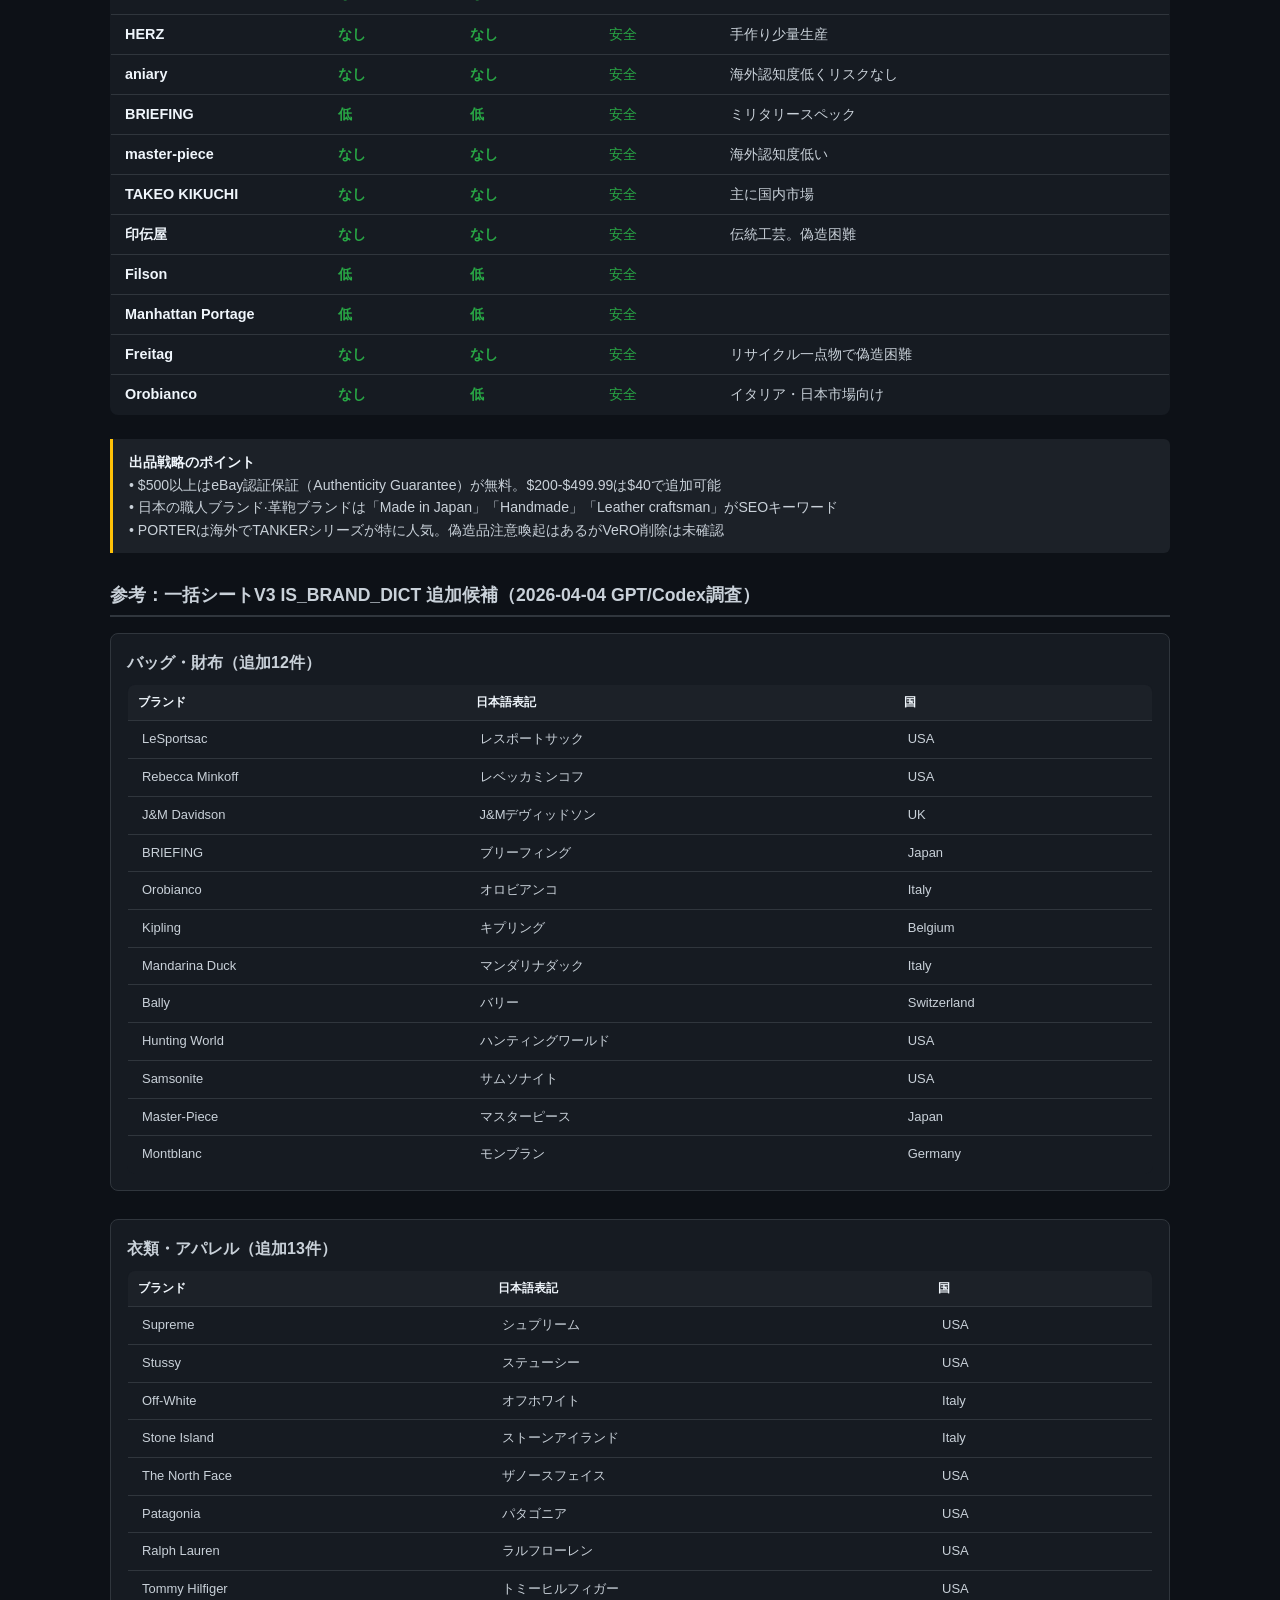
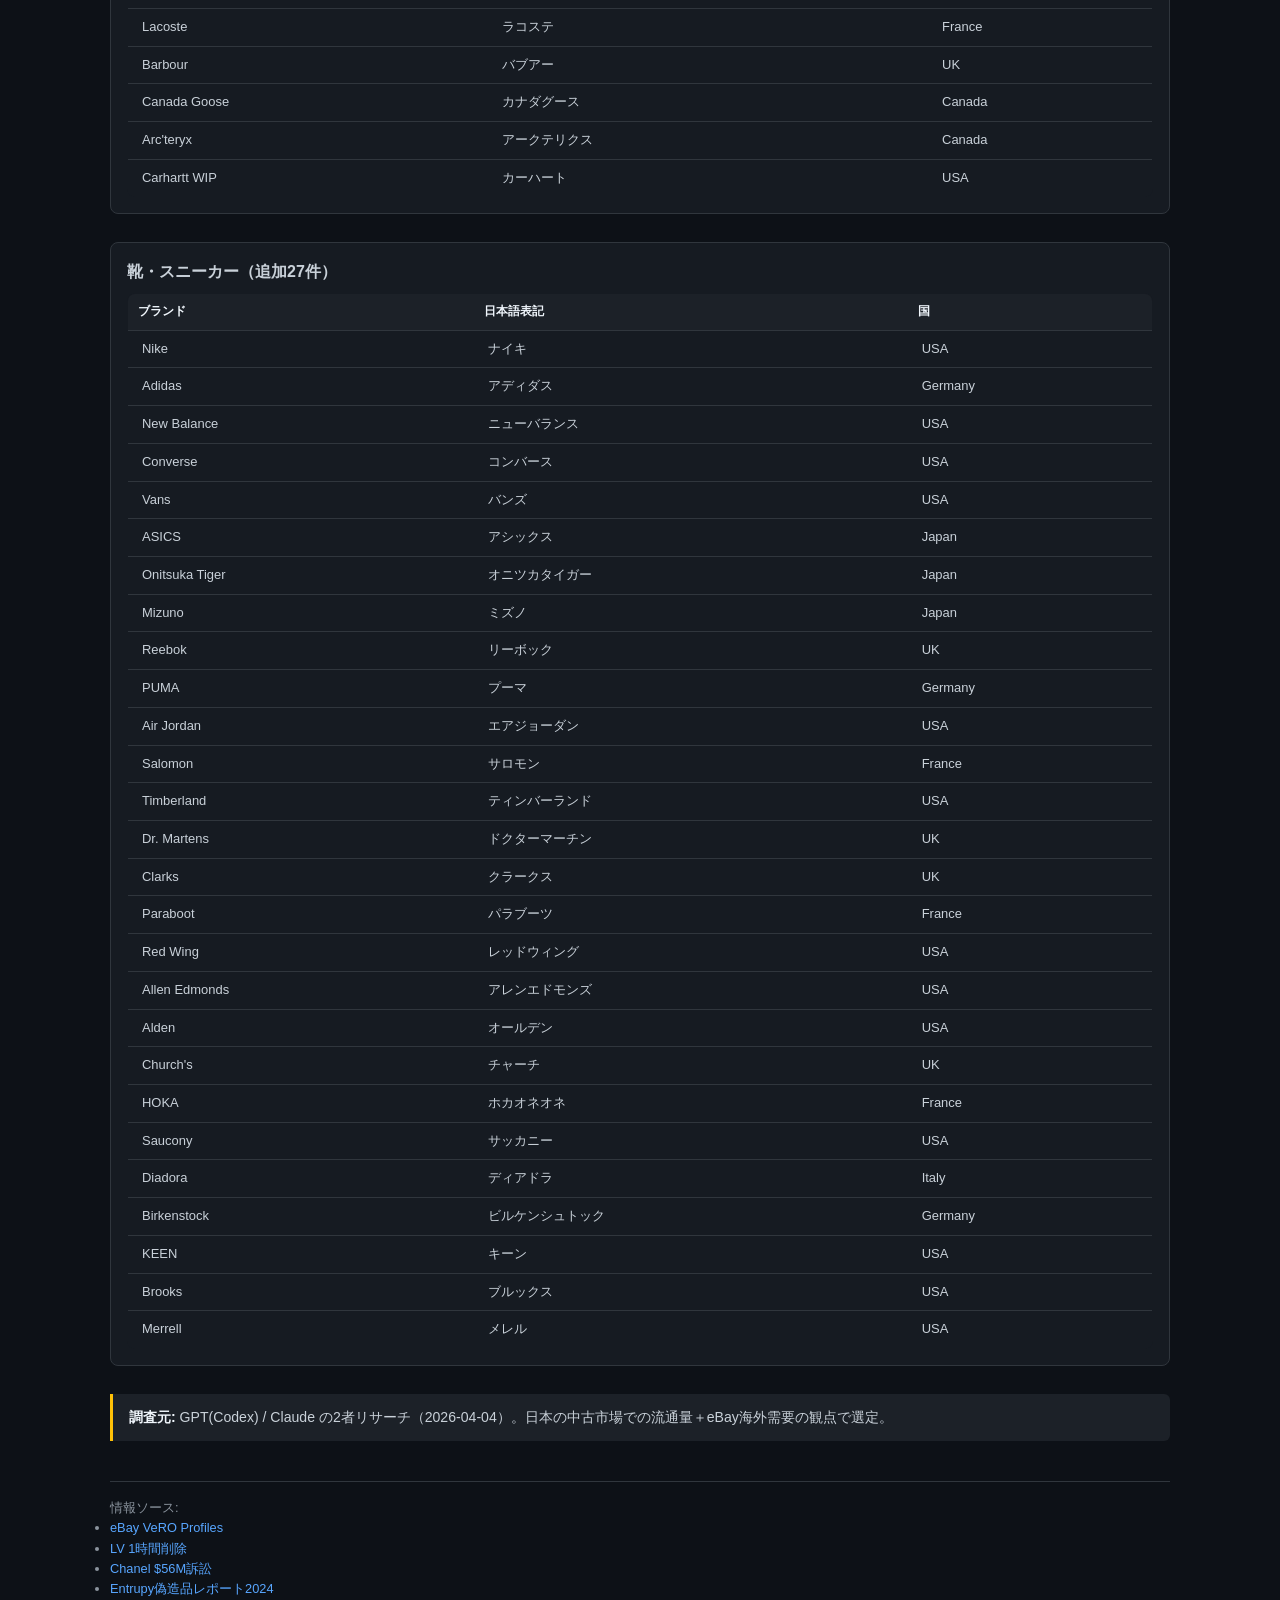
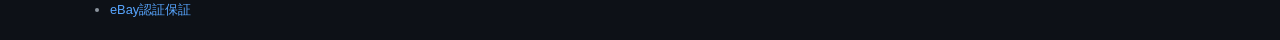
==== commit 7c0d598c: "feat: バッグ・衣類・靴ブランド辞書候補52件をバッグページに参考追加" ====
--- a/bags.html
+++ b/bags.html
@@ -326,6 +326,92 @@
   &bull; PORTERは海外でTANKERシリーズが特に人気。偽造品注意喚起はあるがVeRO削除は未確認
 </div>
 
+<!-- ===== BRAND DICTIONARY REFERENCE ===== -->
+<div class="category-label" style="font-size:1.1em;font-weight:700;margin:28px 0 12px;padding-bottom:6px;border-bottom:2px solid var(--border);">参考：一括シートV3 IS_BRAND_DICT 追加候補（2026-04-04 GPT/Codex調査）</div>
+
+<div class="detail-box" style="background:var(--card);border:1px solid var(--border);border-radius:8px;padding:16px;margin:16px 0 28px;">
+  <h3 style="font-size:1em;margin-bottom:8px;">バッグ・財布（追加12件）</h3>
+  <table class="risk-table" style="width:100%;border-collapse:collapse;font-size:0.9em;">
+    <thead><tr><th style="text-align:left;padding:8px 10px;">ブランド</th><th style="text-align:left;padding:8px 10px;">日本語表記</th><th style="text-align:left;padding:8px 10px;">国</th></tr></thead>
+    <tbody>
+      <tr><td>LeSportsac</td><td>レスポートサック</td><td>USA</td></tr>
+      <tr><td>Rebecca Minkoff</td><td>レベッカミンコフ</td><td>USA</td></tr>
+      <tr><td>J&amp;M Davidson</td><td>J&amp;Mデヴィッドソン</td><td>UK</td></tr>
+      <tr><td>BRIEFING</td><td>ブリーフィング</td><td>Japan</td></tr>
+      <tr><td>Orobianco</td><td>オロビアンコ</td><td>Italy</td></tr>
+      <tr><td>Kipling</td><td>キプリング</td><td>Belgium</td></tr>
+      <tr><td>Mandarina Duck</td><td>マンダリナダック</td><td>Italy</td></tr>
+      <tr><td>Bally</td><td>バリー</td><td>Switzerland</td></tr>
+      <tr><td>Hunting World</td><td>ハンティングワールド</td><td>USA</td></tr>
+      <tr><td>Samsonite</td><td>サムソナイト</td><td>USA</td></tr>
+      <tr><td>Master-Piece</td><td>マスターピース</td><td>Japan</td></tr>
+      <tr><td>Montblanc</td><td>モンブラン</td><td>Germany</td></tr>
+    </tbody>
+  </table>
+</div>
+
+<div class="detail-box" style="background:var(--card);border:1px solid var(--border);border-radius:8px;padding:16px;margin:16px 0 28px;">
+  <h3 style="font-size:1em;margin-bottom:8px;">衣類・アパレル（追加13件）</h3>
+  <table class="risk-table" style="width:100%;border-collapse:collapse;font-size:0.9em;">
+    <thead><tr><th style="text-align:left;padding:8px 10px;">ブランド</th><th style="text-align:left;padding:8px 10px;">日本語表記</th><th style="text-align:left;padding:8px 10px;">国</th></tr></thead>
+    <tbody>
+      <tr><td>Supreme</td><td>シュプリーム</td><td>USA</td></tr>
+      <tr><td>Stussy</td><td>ステューシー</td><td>USA</td></tr>
+      <tr><td>Off-White</td><td>オフホワイト</td><td>Italy</td></tr>
+      <tr><td>Stone Island</td><td>ストーンアイランド</td><td>Italy</td></tr>
+      <tr><td>The North Face</td><td>ザノースフェイス</td><td>USA</td></tr>
+      <tr><td>Patagonia</td><td>パタゴニア</td><td>USA</td></tr>
+      <tr><td>Ralph Lauren</td><td>ラルフローレン</td><td>USA</td></tr>
+      <tr><td>Tommy Hilfiger</td><td>トミーヒルフィガー</td><td>USA</td></tr>
+      <tr><td>Lacoste</td><td>ラコステ</td><td>France</td></tr>
+      <tr><td>Barbour</td><td>バブアー</td><td>UK</td></tr>
+      <tr><td>Canada Goose</td><td>カナダグース</td><td>Canada</td></tr>
+      <tr><td>Arc'teryx</td><td>アークテリクス</td><td>Canada</td></tr>
+      <tr><td>Carhartt WIP</td><td>カーハート</td><td>USA</td></tr>
+    </tbody>
+  </table>
+</div>
+
+<div class="detail-box" style="background:var(--card);border:1px solid var(--border);border-radius:8px;padding:16px;margin:16px 0 28px;">
+  <h3 style="font-size:1em;margin-bottom:8px;">靴・スニーカー（追加27件）</h3>
+  <table class="risk-table" style="width:100%;border-collapse:collapse;font-size:0.9em;">
+    <thead><tr><th style="text-align:left;padding:8px 10px;">ブランド</th><th style="text-align:left;padding:8px 10px;">日本語表記</th><th style="text-align:left;padding:8px 10px;">国</th></tr></thead>
+    <tbody>
+      <tr><td>Nike</td><td>ナイキ</td><td>USA</td></tr>
+      <tr><td>Adidas</td><td>アディダス</td><td>Germany</td></tr>
+      <tr><td>New Balance</td><td>ニューバランス</td><td>USA</td></tr>
+      <tr><td>Converse</td><td>コンバース</td><td>USA</td></tr>
+      <tr><td>Vans</td><td>バンズ</td><td>USA</td></tr>
+      <tr><td>ASICS</td><td>アシックス</td><td>Japan</td></tr>
+      <tr><td>Onitsuka Tiger</td><td>オニツカタイガー</td><td>Japan</td></tr>
+      <tr><td>Mizuno</td><td>ミズノ</td><td>Japan</td></tr>
+      <tr><td>Reebok</td><td>リーボック</td><td>UK</td></tr>
+      <tr><td>PUMA</td><td>プーマ</td><td>Germany</td></tr>
+      <tr><td>Air Jordan</td><td>エアジョーダン</td><td>USA</td></tr>
+      <tr><td>Salomon</td><td>サロモン</td><td>France</td></tr>
+      <tr><td>Timberland</td><td>ティンバーランド</td><td>USA</td></tr>
+      <tr><td>Dr. Martens</td><td>ドクターマーチン</td><td>UK</td></tr>
+      <tr><td>Clarks</td><td>クラークス</td><td>UK</td></tr>
+      <tr><td>Paraboot</td><td>パラブーツ</td><td>France</td></tr>
+      <tr><td>Red Wing</td><td>レッドウィング</td><td>USA</td></tr>
+      <tr><td>Allen Edmonds</td><td>アレンエドモンズ</td><td>USA</td></tr>
+      <tr><td>Alden</td><td>オールデン</td><td>USA</td></tr>
+      <tr><td>Church's</td><td>チャーチ</td><td>UK</td></tr>
+      <tr><td>HOKA</td><td>ホカオネオネ</td><td>France</td></tr>
+      <tr><td>Saucony</td><td>サッカニー</td><td>USA</td></tr>
+      <tr><td>Diadora</td><td>ディアドラ</td><td>Italy</td></tr>
+      <tr><td>Birkenstock</td><td>ビルケンシュトック</td><td>Germany</td></tr>
+      <tr><td>KEEN</td><td>キーン</td><td>USA</td></tr>
+      <tr><td>Brooks</td><td>ブルックス</td><td>USA</td></tr>
+      <tr><td>Merrell</td><td>メレル</td><td>USA</td></tr>
+    </tbody>
+  </table>
+</div>
+
+<div class="note">
+  <strong>調査元:</strong> GPT(Codex) / Claude の2者リサーチ（2026-04-04）。日本の中古市場での流通量＋eBay海外需要の観点で選定。
+</div>
+
 <footer>
   <p>情報ソース:</p>
   <ul>
